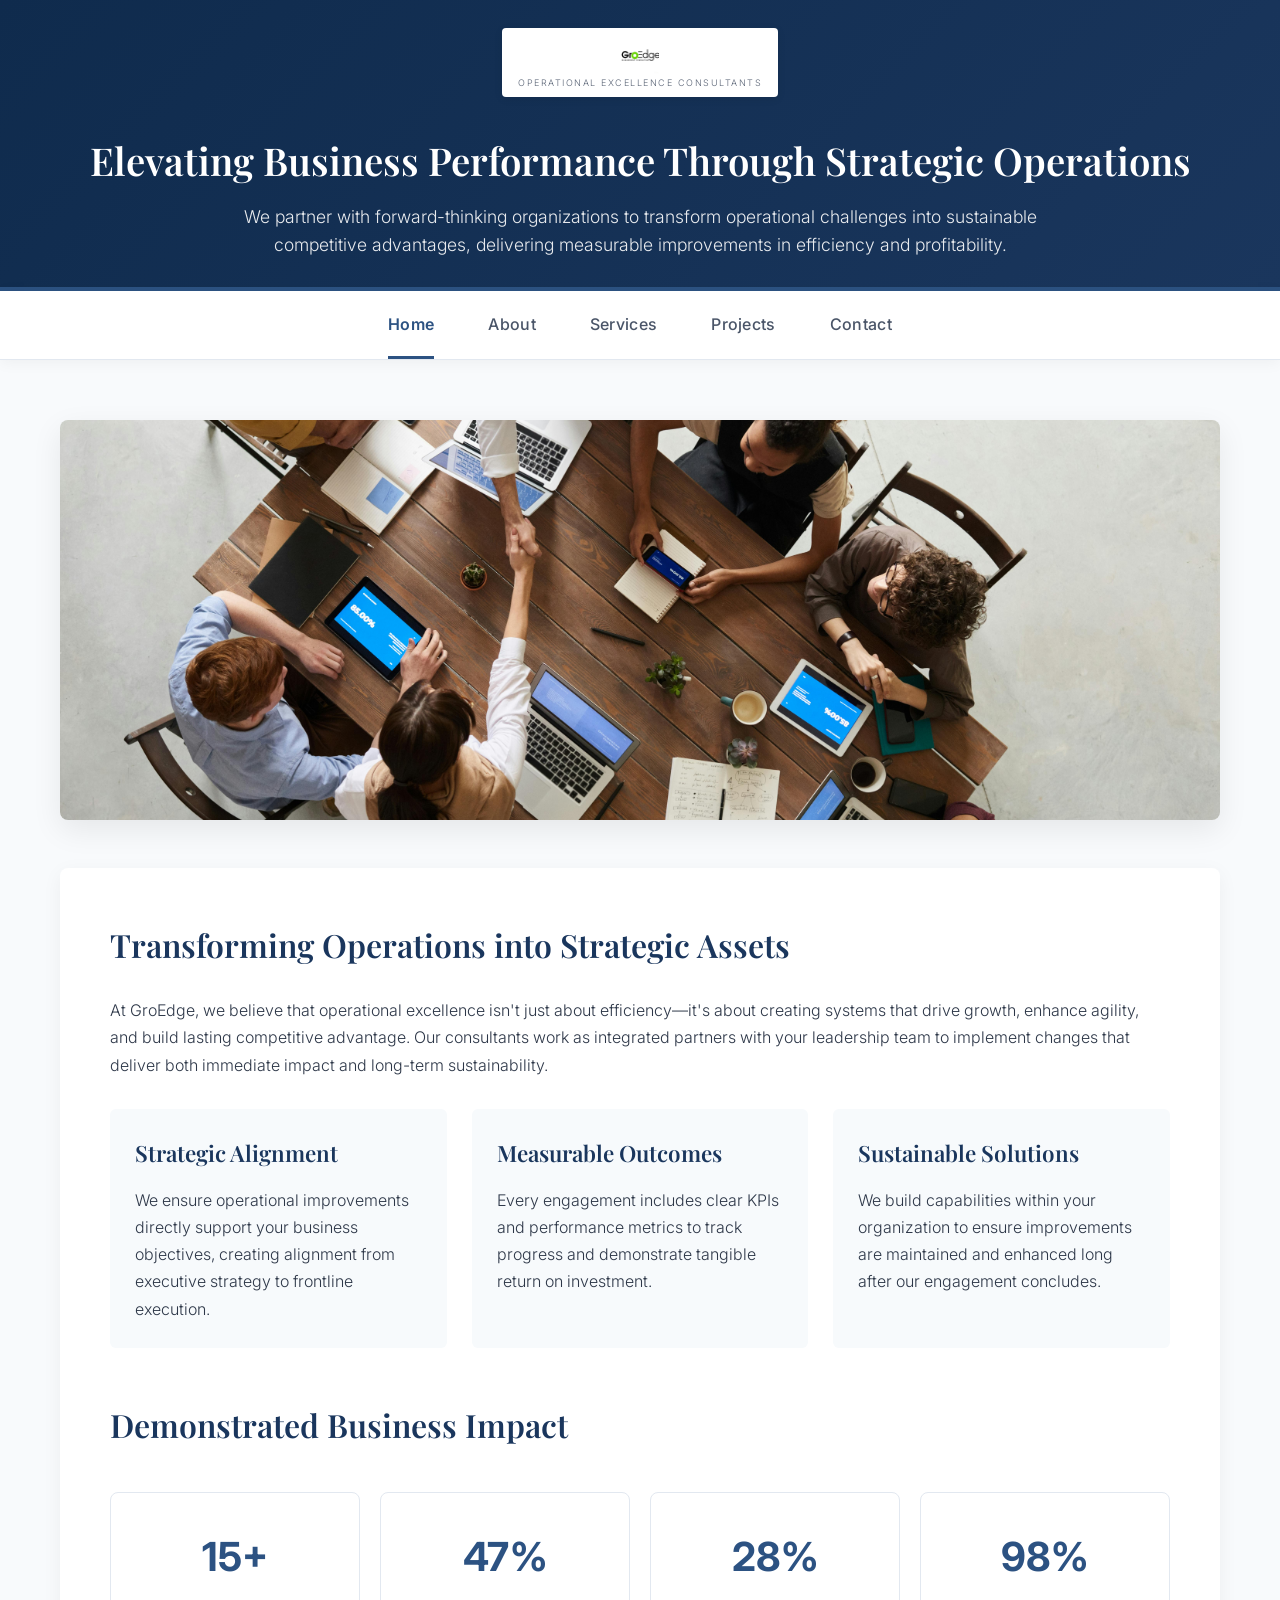
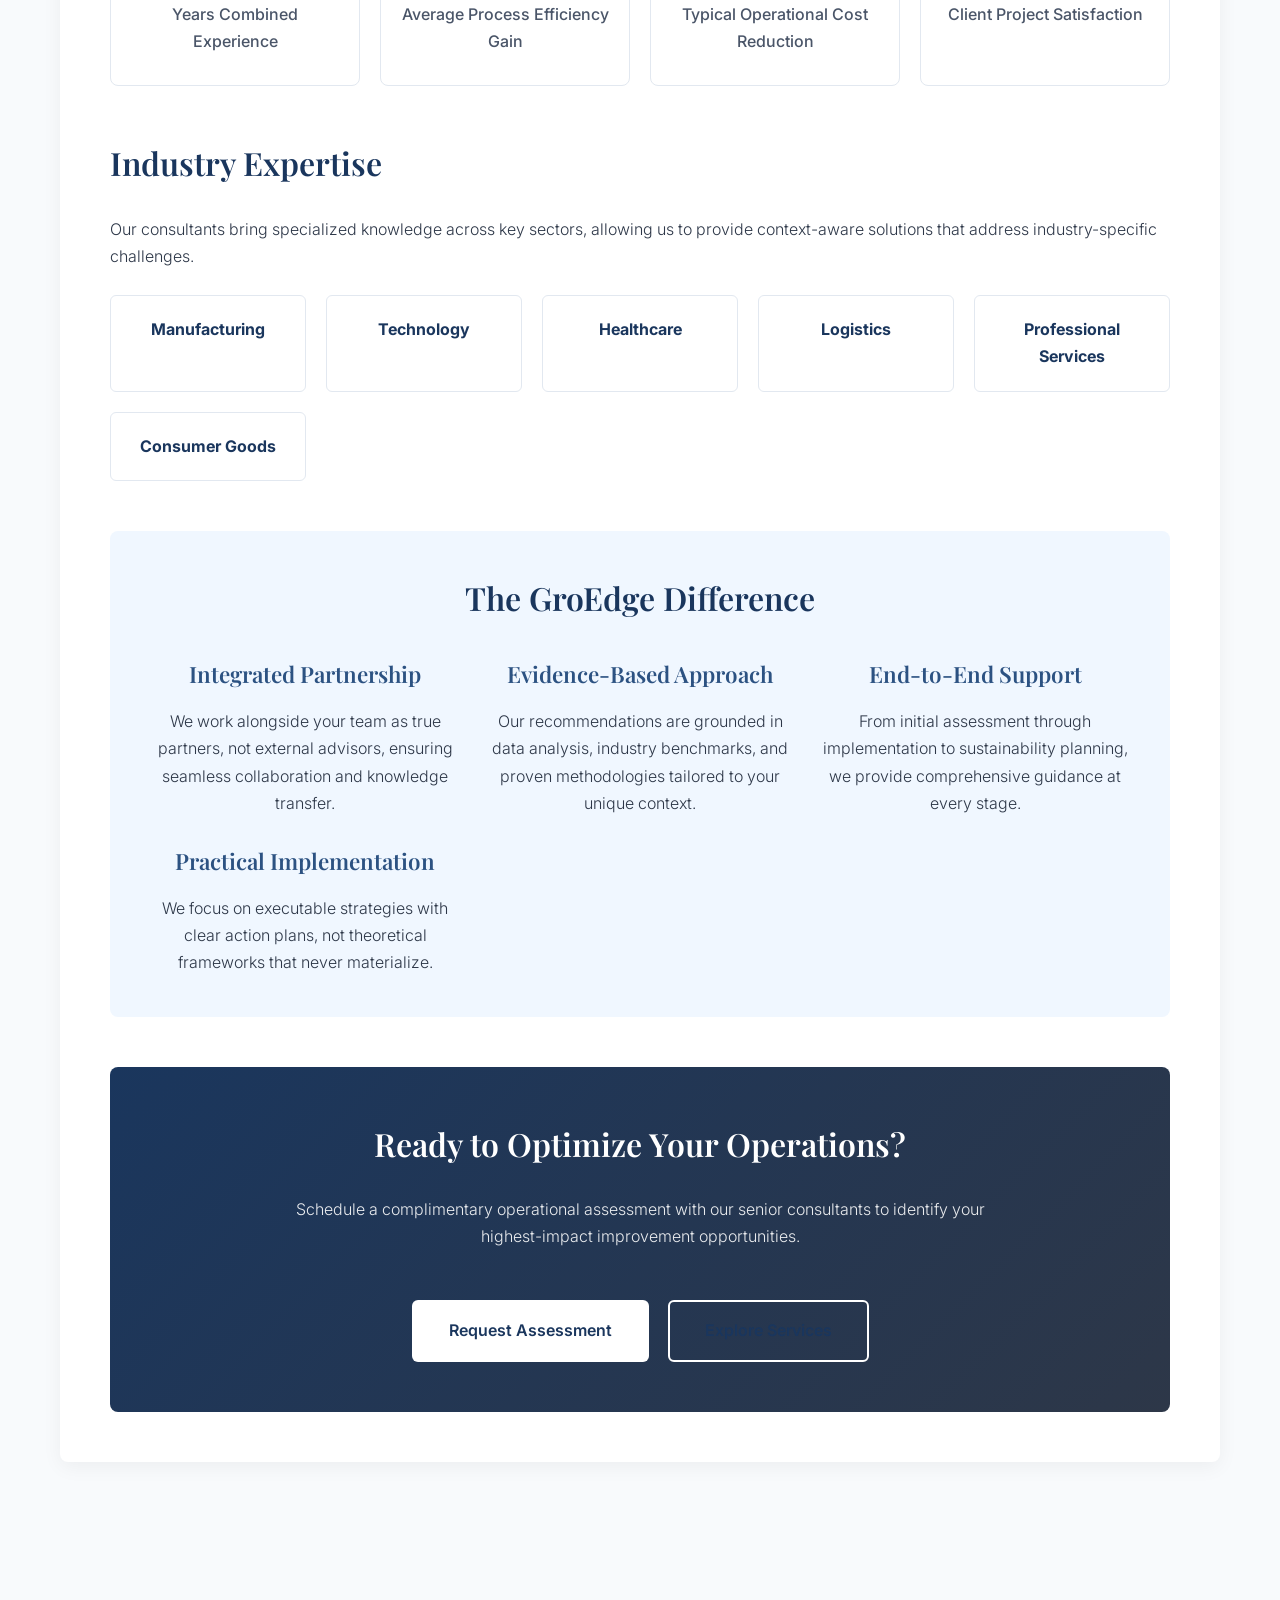
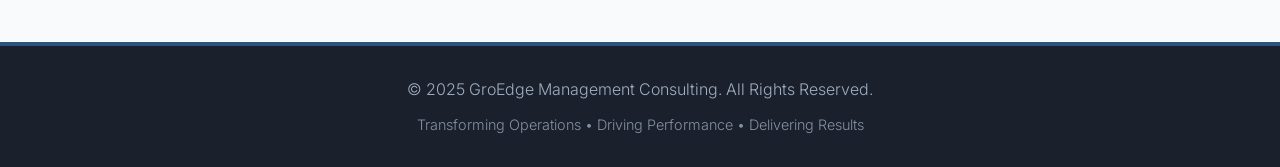
==== public_html/index.html @ ce501cf4 "Add GroEdge website, deploy docs, and GitHub Actions workflow. Consolidate the project under a singl" ====
<!DOCTYPE html>
<html lang="en">
<head>
    <meta charset="UTF-8">
    <meta name="viewport" content="width=device-width, initial-scale=1.0">
    <title>GroEdge | Management Consulting for Operational Excellence</title>
    <link rel="stylesheet" href="style.css">
    <link rel="icon" type="image/x-icon" href="logo.png">
    <meta name="description" content="GroEdge Management Consulting specializes in transforming business operations through strategic process improvement and measurable performance enhancement.">
</head>
<body>
    <header>
        <div class="logo">
            <a href="index.html"><img src="logo.png" alt="GroEdge" class="logo-img"></a>
            <h1>GROEDGE</h1>
            <p class="tagline">OPERATIONAL EXCELLENCE CONSULTANTS</p>
        </div>
        <h1>Elevating Business Performance Through Strategic Operations</h1>
        <p>We partner with forward-thinking organizations to transform operational challenges into sustainable competitive advantages, delivering measurable improvements in efficiency and profitability.</p>
    </header>
    
    <nav>
        <a href="index.html">Home</a>
        <a href="about.html">About</a>
        <a href="services.php">Services</a>
        <a href="projects.php">Projects</a>
        <a href="contact.php">Contact</a>
    </nav>
    
    <div class="container">
        <img src="hero.jpg" alt="Business professionals analyzing operational data together" class="hero-img">
        
        <div class="section-content">
            <!-- Value Proposition -->
            <div style="margin-bottom: 50px;">
                <h2>Transforming Operations into Strategic Assets</h2>
                <p>At GroEdge, we believe that operational excellence isn't just about efficiency—it's about creating systems that drive growth, enhance agility, and build lasting competitive advantage. Our consultants work as integrated partners with your leadership team to implement changes that deliver both immediate impact and long-term sustainability.</p>
                
                <div style="display: grid; grid-template-columns: repeat(auto-fit, minmax(280px, 1fr)); gap: 25px; margin-top: 30px;">
                    <div style="padding: 25px; background: #f7fafc; border-radius: 6px;">
                        <h3 style="color: #1a365d;">Strategic Alignment</h3>
                        <p>We ensure operational improvements directly support your business objectives, creating alignment from executive strategy to frontline execution.</p>
                    </div>
                    <div style="padding: 25px; background: #f7fafc; border-radius: 6px;">
                        <h3 style="color: #1a365d;">Measurable Outcomes</h3>
                        <p>Every engagement includes clear KPIs and performance metrics to track progress and demonstrate tangible return on investment.</p>
                    </div>
                    <div style="padding: 25px; background: #f7fafc; border-radius: 6px;">
                        <h3 style="color: #1a365d;">Sustainable Solutions</h3>
                        <p>We build capabilities within your organization to ensure improvements are maintained and enhanced long after our engagement concludes.</p>
                    </div>
                </div>
            </div>
            
            <!-- Impact Statistics -->
            <div style="margin-bottom: 50px;">
                <h2>Demonstrated Business Impact</h2>
                <div class="stats-container">
                    <div class="stat">
                        <h3>15+</h3>
                        <p>Years Combined Experience</p>
                    </div>
                    <div class="stat">
                        <h3>47%</h3>
                        <p>Average Process Efficiency Gain</p>
                    </div>
                    <div class="stat">
                        <h3>28%</h3>
                        <p>Typical Operational Cost Reduction</p>
                    </div>
                    <div class="stat">
                        <h3>98%</h3>
                        <p>Client Project Satisfaction</p>
                    </div>
                </div>
            </div>
            
            <!-- Industry Focus -->
            <div style="margin-bottom: 50px;">
                <h2>Industry Expertise</h2>
                <p>Our consultants bring specialized knowledge across key sectors, allowing us to provide context-aware solutions that address industry-specific challenges.</p>
                
                <div style="display: grid; grid-template-columns: repeat(auto-fit, minmax(180px, 1fr)); gap: 20px; margin-top: 25px; text-align: center;">
                    <div style="padding: 20px; background: white; border: 1px solid #e2e8f0; border-radius: 6px;">
                        <h4 style="color: #1a365d;">Manufacturing</h4>
                    </div>
                    <div style="padding: 20px; background: white; border: 1px solid #e2e8f0; border-radius: 6px;">
                        <h4 style="color: #1a365d;">Technology</h4>
                    </div>
                    <div style="padding: 20px; background: white; border: 1px solid #e2e8f0; border-radius: 6px;">
                        <h4 style="color: #1a365d;">Healthcare</h4>
                    </div>
                    <div style="padding: 20px; background: white; border: 1px solid #e2e8f0; border-radius: 6px;">
                        <h4 style="color: #1a365d;">Logistics</h4>
                    </div>
                    <div style="padding: 20px; background: white; border: 1px solid #e2e8f0; border-radius: 6px;">
                        <h4 style="color: #1a365d;">Professional Services</h4>
                    </div>
                    <div style="padding: 20px; background: white; border: 1px solid #e2e8f0; border-radius: 6px;">
                        <h4 style="color: #1a365d;">Consumer Goods</h4>
                    </div>
                </div>
            </div>
            
            <!-- Differentiators -->
            <div style="background: #f0f7ff; padding: 40px; border-radius: 8px; margin: 50px 0;">
                <h2 style="text-align: center;">The GroEdge Difference</h2>
                <div style="display: grid; grid-template-columns: repeat(auto-fit, minmax(250px, 1fr)); gap: 25px; margin-top: 30px;">
                    <div style="text-align: center;">
                        <h3 style="color: #2c5282;">Integrated Partnership</h3>
                        <p>We work alongside your team as true partners, not external advisors, ensuring seamless collaboration and knowledge transfer.</p>
                    </div>
                    <div style="text-align: center;">
                        <h3 style="color: #2c5282;">Evidence-Based Approach</h3>
                        <p>Our recommendations are grounded in data analysis, industry benchmarks, and proven methodologies tailored to your unique context.</p>
                    </div>
                    <div style="text-align: center;">
                        <h3 style="color: #2c5282;">End-to-End Support</h3>
                        <p>From initial assessment through implementation to sustainability planning, we provide comprehensive guidance at every stage.</p>
                    </div>
                    <div style="text-align: center;">
                        <h3 style="color: #2c5282;">Practical Implementation</h3>
                        <p>We focus on executable strategies with clear action plans, not theoretical frameworks that never materialize.</p>
                    </div>
                </div>
            </div>
            
            <!-- CTA -->
            <div class="cta-section">
                <h2 style="color: white; text-align: center;">Ready to Optimize Your Operations?</h2>
                <p style="color: rgba(255,255,255,0.9); text-align: center; max-width: 700px; margin: 20px auto 30px;">Schedule a complimentary operational assessment with our senior consultants to identify your highest-impact improvement opportunities.</p>
                <div style="text-align: center;">
                    <a href="contact.php" class="cta-button">Request Assessment</a>
                    <a href="services.php" class="cta-button" style="background: transparent; border: 2px solid white; margin-left: 15px;">Explore Services</a>
                </div>
            </div>
        </div>
    </div>
    
    <footer>
        <div style="max-width: 1200px; margin: 0 auto;">
            <p style="margin-bottom: 10px;">&copy; 2025 GroEdge Management Consulting. All Rights Reserved.</p>
            <p style="font-size: 0.9rem; opacity: 0.8;">Transforming Operations • Driving Performance • Delivering Results</p>
        </div>
    </footer>
    
    <script src="script.js"></script>
</body>
</html>
---- public_html/style.css ----
/* style.css - Original Professional Consulting Theme */
@import url('https://fonts.googleapis.com/css2?family=Inter:wght@300;400;500;600;700&family=Playfair+Display:wght@400;500;600;700&display=swap');

* {
    margin: 0;
    padding: 0;
    box-sizing: border-box;
}

body {
    font-family: 'Inter', sans-serif;
    line-height: 1.7;
    color: #2d3748;
    background-color: #f8fafc;
    font-weight: 300;
}

/* Header - Professional, compact logo per industry standards */
header {
    background: linear-gradient(135deg, #0f2b4d 0%, #1a365d 100%);
    color: #ffffff;
    text-align: center;
    padding: 28px 20px;
    border-bottom: 4px solid #2c5282;
}

/* Logo: compact block, typical header size (~40px area) */
header .logo {
    position: relative;
    background: #ffffff;
    padding: 8px 16px;
    display: inline-block;
    border-radius: 4px;
    margin-bottom: 16px;
    box-shadow: 0 2px 8px rgba(0, 0, 0, 0.08);
    text-align: center;
}

header .logo a {
    display: block;
    line-height: 0;
}

header .logo .logo-img {
    display: block;
    height: 38px;
    width: auto;
    max-width: 160px;
    margin: 0 auto;
    object-fit: contain;
}

/* Hide duplicate wordmark when image is the logo; keeps HTML intact for accessibility */
header .logo h1 {
    position: absolute;
    width: 1px;
    height: 1px;
    padding: 0;
    margin: -1px;
    overflow: hidden;
    clip: rect(0, 0, 0, 0);
    white-space: nowrap;
    border: 0;
}

header .logo .tagline {
    color: #4a5568;
    margin: 4px 0 0 0;
    font-size: 9px;
    letter-spacing: 1.5px;
    text-transform: uppercase;
    line-height: 1.2;
}

/* Dark variant (about, contact, projects) */
header .logo.logo-dark {
    background: #1a365d;
    padding: 8px 16px;
    border-radius: 4px;
}

header .logo.logo-dark .logo-img {
    height: 38px;
    max-width: 160px;
}

header .logo.logo-dark .tagline {
    color: #90cdf4;
    font-size: 9px;
}

header h1 {
    font-family: 'Playfair Display', serif;
    font-size: 2.4rem;
    font-weight: 600;
    margin: 15px 0 10px 0;
    color: #ffffff;
}

header p {
    font-size: 1.1rem;
    opacity: 0.9;
    max-width: 800px;
    margin: 0 auto;
    line-height: 1.6;
}

/* Navigation - Clean Professional */
nav {
    background-color: #ffffff;
    padding: 0;
    text-align: center;
    border-bottom: 1px solid #e2e8f0;
    box-shadow: 0 2px 15px rgba(0, 0, 0, 0.05);
}

nav a {
    color: #4a5568;
    text-decoration: none;
    font-weight: 500;
    margin: 0 25px;
    font-size: 1rem;
    padding: 20px 0;
    display: inline-block;
    position: relative;
    transition: color 0.3s ease;
    letter-spacing: 0.3px;
}

nav a:hover {
    color: #2c5282;
}

nav a.active {
    color: #2c5282;
    font-weight: 600;
}

nav a.active::after {
    content: '';
    position: absolute;
    bottom: 0;
    left: 0;
    width: 100%;
    height: 3px;
    background-color: #2c5282;
}

/* Main Container */
.container {
    max-width: 1200px;
    margin: 0 auto;
    padding: 60px 20px;
}

/* Images */
.hero-img, .page-img {
    width: 100%;
    height: 400px;
    object-fit: cover;
    margin-bottom: 40px;
    border-radius: 8px;
    box-shadow: 0 10px 30px rgba(0, 0, 0, 0.08);
}

/* Content Sections */
.section-content {
    background-color: #ffffff;
    padding: 50px;
    border-radius: 8px;
    box-shadow: 0 5px 20px rgba(0, 0, 0, 0.05);
    margin-bottom: 40px;
}

h2 {
    font-family: 'Playfair Display', serif;
    color: #1a365d;
    margin-bottom: 25px;
    font-size: 2rem;
    font-weight: 600;
}

h3 {
    font-family: 'Playfair Display', serif;
    color: #2d3748;
    margin-bottom: 15px;
    font-size: 1.4rem;
    font-weight: 600;
}

/* Services Section - Original Design */
.service {
    background-color: #ffffff;
    padding: 30px;
    margin-bottom: 25px;
    border-radius: 8px;
    border-left: 4px solid #2c5282;
    border: 1px solid #e2e8f0;
    transition: transform 0.3s ease, box-shadow 0.3s ease;
}

.service:hover {
    transform: translateY(-5px);
    box-shadow: 0 15px 35px rgba(0, 0, 0, 0.1);
}

.service-details {
    display: none;
    margin-top: 20px;
    padding-left: 0;
    list-style-type: none;
}

.service-details li {
    margin-bottom: 10px;
    padding-left: 25px;
    position: relative;
    color: #4a5568;
}

.service-details li:before {
    content: "•";
    color: #2c5282;
    position: absolute;
    left: 0;
    font-weight: bold;
    font-size: 1.2rem;
}

.read-more-btn {
    background: none;
    border: none;
    color: #2c5282;
    cursor: pointer;
    margin-top: 15px;
    font-weight: 500;
    padding: 8px 15px;
    font-size: 0.95rem;
    display: flex;
    align-items: center;
    gap: 8px;
}

.read-more-btn:hover {
    color: #1a365d;
}

/* Services page: scannable layout, jump nav, clear cards */
.services-page {
    max-width: 820px;
    margin: 0 auto;
}

.services-jump {
    background: #f0f7ff;
    padding: 20px 24px;
    border-radius: 8px;
    margin-bottom: 32px;
    border-left: 4px solid #2c5282;
}

.services-jump-title {
    font-size: 1rem;
    color: #1a365d;
    margin: 0 0 12px 0;
    font-weight: 600;
}

.services-jump-list {
    list-style: none;
    padding: 0;
    margin: 0;
    display: grid;
    grid-template-columns: repeat(auto-fill, minmax(200px, 1fr));
    gap: 8px 20px;
}

.services-jump-list a {
    color: #2c5282;
    text-decoration: none;
    font-size: 0.95rem;
}

.services-jump-list a:hover {
    text-decoration: underline;
}

.services-intro {
    margin-bottom: 32px;
}

.services-intro p {
    color: #2d3748;
    line-height: 1.7;
    margin: 0;
}

.services-pillars {
    margin-bottom: 40px;
}

.services-pillars h2 {
    margin-bottom: 20px;
}

.pillars-grid {
    display: grid;
    grid-template-columns: repeat(auto-fit, minmax(140px, 1fr));
    gap: 16px;
}

.pillar-card {
    background: #f7fafc;
    padding: 16px;
    border-radius: 6px;
    text-align: center;
}

.pillar-card h3 {
    color: #2c5282;
    font-size: 1rem;
    margin: 0 0 6px 0;
}

.pillar-card p {
    color: #4a5568;
    font-size: 0.9rem;
    margin: 0;
    line-height: 1.4;
}

.services-list h2 {
    margin-bottom: 24px;
}

.service-card {
    background: #fff;
    border: 1px solid #e2e8f0;
    border-radius: 8px;
    padding: 24px 28px;
    margin-bottom: 24px;
    box-shadow: 0 1px 3px rgba(0, 0, 0, 0.05);
}

.service-card h3 {
    color: #1a365d;
    font-size: 1.25rem;
    margin: 0 0 8px 0;
    font-weight: 600;
}

.service-card-teaser {
    color: #2c5282;
    font-size: 0.95rem;
    font-weight: 500;
    margin: 0 0 12px 0;
}

.service-card-desc {
    color: #2d3748;
    line-height: 1.65;
    margin: 0 0 14px 0;
}

.service-card-bullets {
    margin: 0 0 16px 0;
    padding-left: 22px;
    color: #4a5568;
}

.service-card-bullets li {
    margin-bottom: 6px;
    line-height: 1.5;
}

.service-card-cta {
    display: inline-block;
    color: #2c5282;
    font-weight: 600;
    font-size: 0.9rem;
    text-decoration: none;
}

.service-card-cta:hover {
    text-decoration: underline;
}

.services-methodology {
    background: #f7fafc;
    padding: 32px;
    border-radius: 8px;
    margin: 40px 0;
}

.services-methodology h2 {
    text-align: center;
    margin-bottom: 24px;
}

.methodology-steps {
    display: grid;
    grid-template-columns: repeat(auto-fit, minmax(200px, 1fr));
    gap: 24px;
}

.methodology-step {
    text-align: center;
}

.methodology-num {
    display: inline-block;
    background: #2c5282;
    color: #fff;
    width: 36px;
    height: 36px;
    line-height: 36px;
    border-radius: 50%;
    font-weight: 700;
    margin-bottom: 12px;
}

.methodology-step h3 {
    color: #1a365d;
    font-size: 1.05rem;
    margin: 0 0 8px 0;
}

.methodology-step p {
    color: #4a5568;
    font-size: 0.9rem;
    margin: 0;
    line-height: 1.5;
}

.services-empty {
    color: #718096;
}

/* Stats Section */
.stats-container {
    display: grid;
    grid-template-columns: repeat(auto-fit, minmax(200px, 1fr));
    gap: 20px;
    margin: 40px 0;
    text-align: center;
}

.stat {
    padding: 30px 20px;
    background: #ffffff;
    border: 1px solid #e2e8f0;
    border-radius: 8px;
}

.stat h3 {
    color: #2c5282;
    font-size: 2.5rem;
    margin-bottom: 10px;
    font-family: 'Inter', sans-serif;
    font-weight: 700;
}

.stat p {
    color: #4a5568;
    font-size: 1rem;
    font-weight: 500;
}

/* CTA Section */
.cta-section {
    background: linear-gradient(135deg, #1a365d 0%, #2d3748 100%);
    color: white;
    padding: 50px 40px;
    margin-top: 50px;
    text-align: center;
    border-radius: 8px;
}

.cta-section h2 {
    color: white;
}

.cta-button {
    background: #ffffff;
    color: #1a365d;
    padding: 15px 35px;
    text-decoration: none;
    border-radius: 6px;
    font-weight: 600;
    display: inline-block;
    margin-top: 20px;
    transition: all 0.3s;
    border: 2px solid transparent;
}

.cta-button:hover {
    background: transparent;
    color: white;
    border-color: white;
}

/* Projects list */
.projects-list {
    display: flex;
    flex-direction: column;
    gap: 32px;
}

.project-card {
    background: #fff;
    border: 1px solid #e2e8f0;
    border-radius: 8px;
    padding: 28px 32px;
    box-shadow: 0 2px 10px rgba(0, 0, 0, 0.04);
}

.project-card h3 {
    color: #1a365d;
    font-size: 1.35rem;
    margin: 0 0 8px 0;
    font-weight: 600;
}

.project-meta {
    display: flex;
    gap: 16px;
    margin-bottom: 12px;
    font-size: 0.9rem;
}

.project-industry {
    color: #2c5282;
    font-weight: 600;
}

.project-year {
    color: #718096;
}

.project-client {
    color: #4a5568;
    font-size: 0.95rem;
    margin: 0 0 12px 0;
    font-style: italic;
}

.project-desc {
    margin: 0 0 16px 0;
    color: #2d3748;
    line-height: 1.65;
}

.project-achievements {
    margin: 0;
    padding-left: 22px;
    color: #2d3748;
}

.project-achievements li {
    margin-bottom: 6px;
    line-height: 1.5;
}

/* Forms */
.form-group {
    margin-bottom: 25px;
}

form label {
    display: block;
    margin-bottom: 8px;
    font-weight: 500;
    color: #2d3748;
    font-size: 0.95rem;
}

form input, form textarea, form select {
    width: 100%;
    padding: 12px;
    border: 1px solid #cbd5e0;
    border-radius: 6px;
    font-size: 1rem;
    font-family: 'Inter', sans-serif;
    transition: border-color 0.3s;
}

form input:focus, form textarea:focus, form select:focus {
    outline: none;
    border-color: #2c5282;
}

form button {
    background-color: #2c5282;
    color: white;
    padding: 14px 35px;
    border: none;
    border-radius: 6px;
    font-size: 1rem;
    cursor: pointer;
    transition: background-color 0.3s;
    font-weight: 600;
}

form button:hover {
    background-color: #1a365d;
}

/* Contact page: error messages and info cards */
.error-message {
    color: #c53030;
    font-size: 0.85rem;
    margin-top: 4px;
}

.info-card {
    padding: 25px;
    background: #f7fafc;
    border: 1px solid #e2e8f0;
    border-radius: 8px;
}

.info-card h3 {
    margin-bottom: 15px;
    color: #1a365d;
}

/* About page: team section */
.team-grid {
    display: grid;
    grid-template-columns: repeat(auto-fit, minmax(280px, 1fr));
    gap: 30px;
    margin-top: 30px;
}

.team-member {
    padding: 30px;
    background: #f7fafc;
    border: 1px solid #e2e8f0;
    border-radius: 8px;
}

.team-member h3 {
    color: #1a365d;
}

.submit-btn {
    position: relative;
}

.submit-btn .loading-spinner {
    display: none;
}

/* Footer */
footer {
    background: #1a202c;
    color: #a0aec0;
    text-align: center;
    padding: 30px 20px;
    margin-top: 80px;
    border-top: 4px solid #2c5282;
}

/* Responsive */
@media (max-width: 768px) {
    nav a {
        margin: 0 15px;
        padding: 18px 0;
        font-size: 0.95rem;
    }
    
    header h1 {
        font-size: 2rem;
    }
    
    .container {
        padding: 40px 20px;
    }
    
    .section-content {
        padding: 30px;
    }
    
    .stats-container {
        grid-template-columns: repeat(2, 1fr);
    }
    
    .hero-img, .page-img {
        height: 300px;
    }
}

@media (max-width: 480px) {
    nav a {
        display: block;
        margin: 0;
        padding: 15px;
        border-bottom: 1px solid #e2e8f0;
    }
    
    nav a:last-child {
        border-bottom: none;
    }
    
    .stats-container {
        grid-template-columns: 1fr;
    }
    
    .service, .section-content {
        padding: 25px;
    }
}
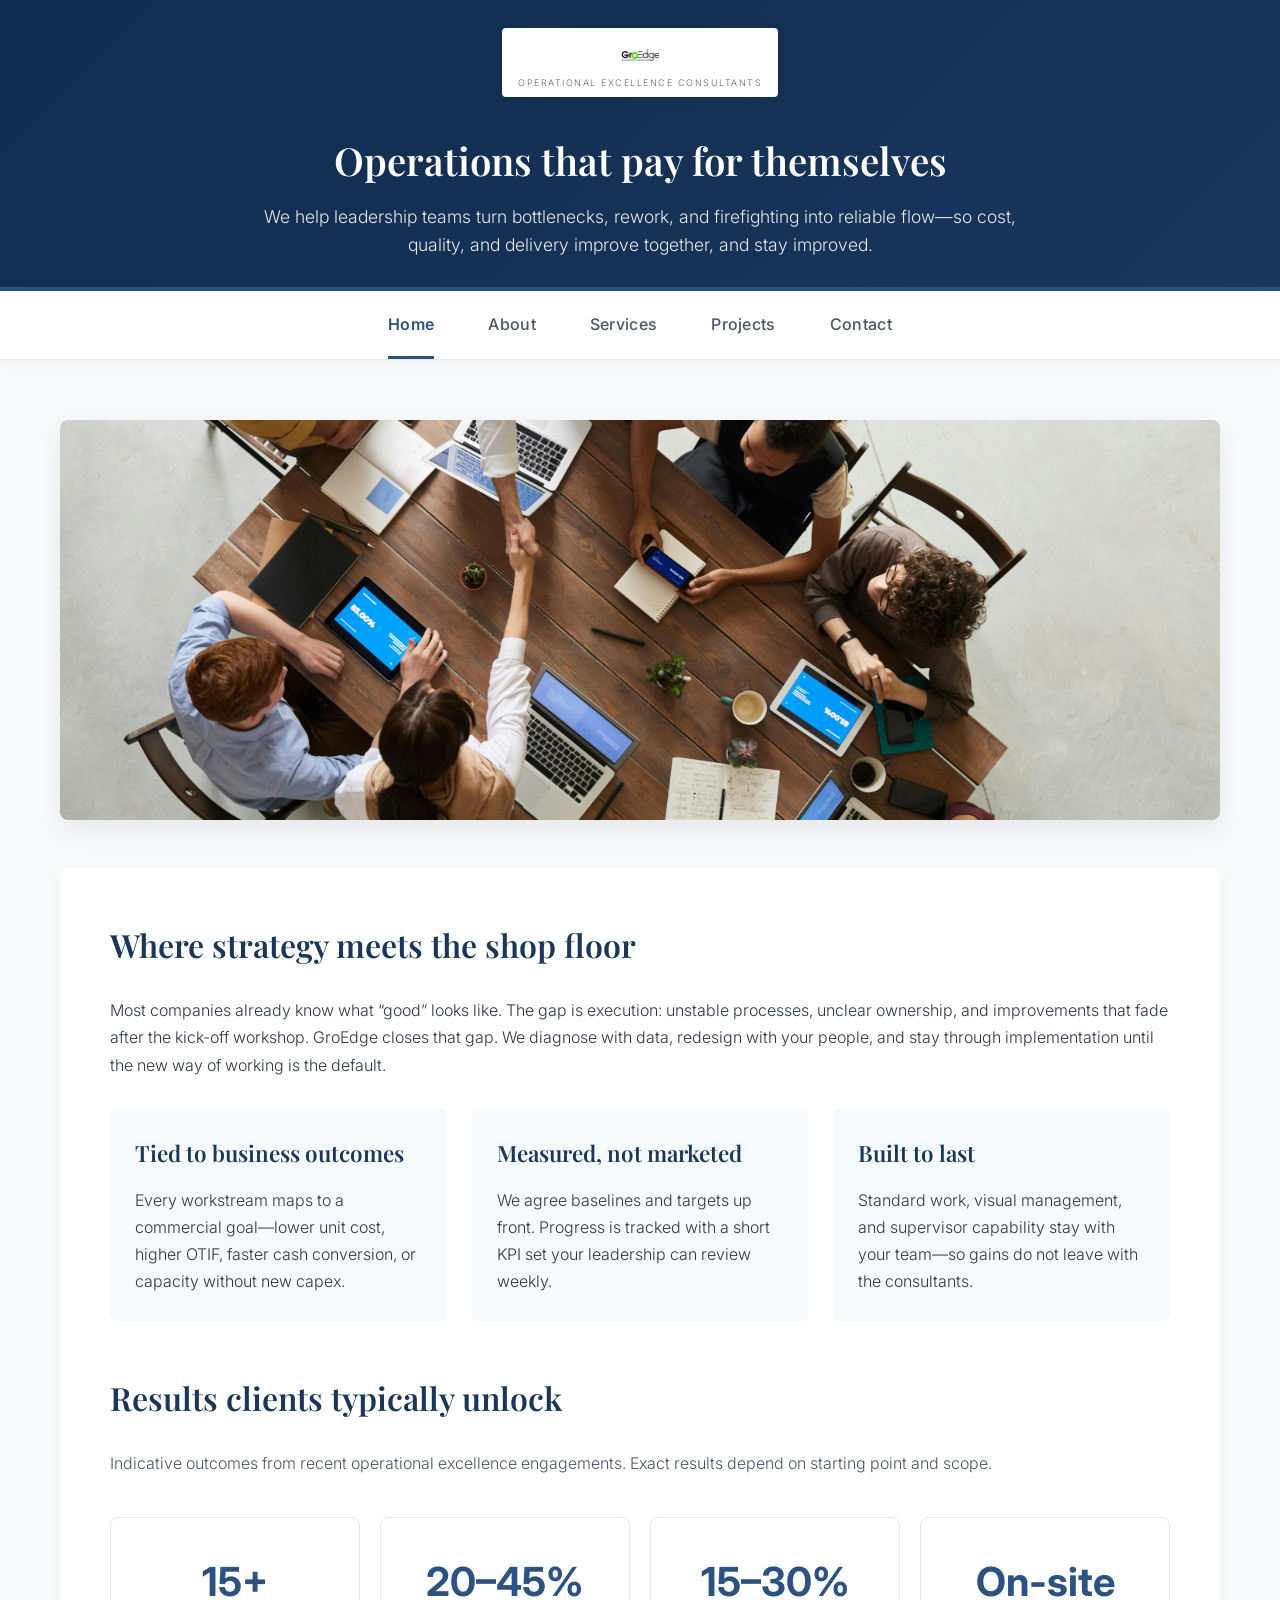
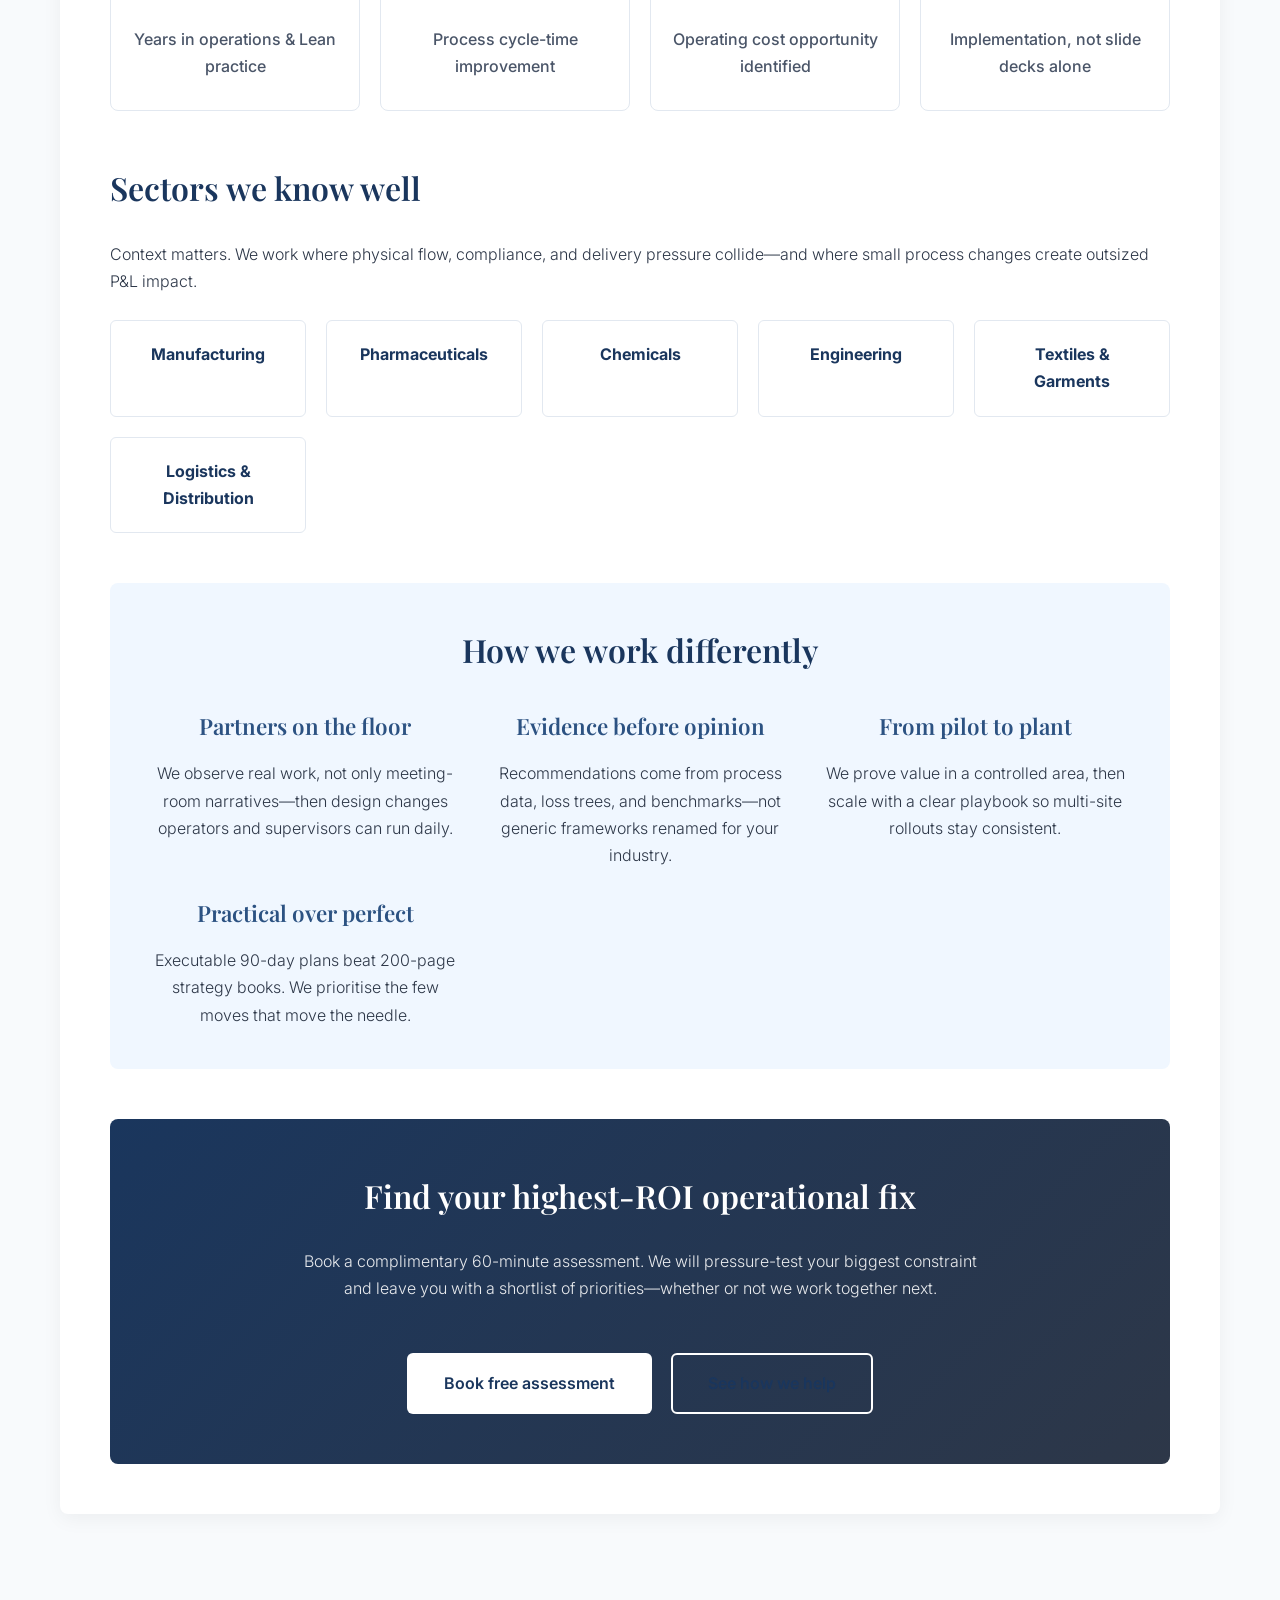
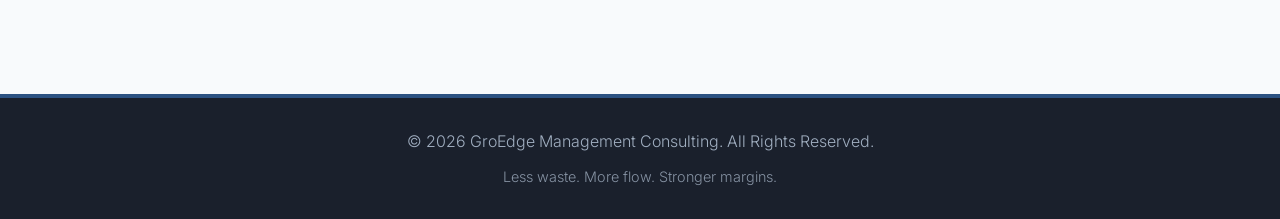
==== commit 6a742c5d: "Sharpen site copy for a credible operational consulting brand. Rewrite homepage, about, services, pr" ====
--- a/public_html/index.html
+++ b/public_html/index.html
@@ -3,10 +3,10 @@
 <head>
     <meta charset="UTF-8">
     <meta name="viewport" content="width=device-width, initial-scale=1.0">
-    <title>GroEdge | Management Consulting for Operational Excellence</title>
+    <title>GroEdge | Operational Excellence Consulting for Manufacturers &amp; Supply Chains</title>
     <link rel="stylesheet" href="style.css">
     <link rel="icon" type="image/x-icon" href="logo.png">
-    <meta name="description" content="GroEdge Management Consulting specializes in transforming business operations through strategic process improvement and measurable performance enhancement.">
+    <meta name="description" content="GroEdge helps manufacturing, pharma, and supply-chain leaders cut waste, raise throughput, and build operations that hold under growth pressure—on the shop floor, not only in the boardroom.">
 </head>
 <body>
     <header>
@@ -15,8 +15,8 @@
             <h1>GROEDGE</h1>
             <p class="tagline">OPERATIONAL EXCELLENCE CONSULTANTS</p>
         </div>
-        <h1>Elevating Business Performance Through Strategic Operations</h1>
-        <p>We partner with forward-thinking organizations to transform operational challenges into sustainable competitive advantages, delivering measurable improvements in efficiency and profitability.</p>
+        <h1>Operations that pay for themselves</h1>
+        <p>We help leadership teams turn bottlenecks, rework, and firefighting into reliable flow—so cost, quality, and delivery improve together, and stay improved.</p>
     </header>
     
     <nav>
@@ -28,110 +28,106 @@
     </nav>
     
     <div class="container">
-        <img src="hero.jpg" alt="Business professionals analyzing operational data together" class="hero-img">
+        <img src="hero.jpg" alt="Leadership team reviewing plant performance and operational priorities" class="hero-img">
         
         <div class="section-content">
-            <!-- Value Proposition -->
             <div style="margin-bottom: 50px;">
-                <h2>Transforming Operations into Strategic Assets</h2>
-                <p>At GroEdge, we believe that operational excellence isn't just about efficiency—it's about creating systems that drive growth, enhance agility, and build lasting competitive advantage. Our consultants work as integrated partners with your leadership team to implement changes that deliver both immediate impact and long-term sustainability.</p>
+                <h2>Where strategy meets the shop floor</h2>
+                <p>Most companies already know what “good” looks like. The gap is execution: unstable processes, unclear ownership, and improvements that fade after the kick-off workshop. GroEdge closes that gap. We diagnose with data, redesign with your people, and stay through implementation until the new way of working is the default.</p>
                 
                 <div style="display: grid; grid-template-columns: repeat(auto-fit, minmax(280px, 1fr)); gap: 25px; margin-top: 30px;">
                     <div style="padding: 25px; background: #f7fafc; border-radius: 6px;">
-                        <h3 style="color: #1a365d;">Strategic Alignment</h3>
-                        <p>We ensure operational improvements directly support your business objectives, creating alignment from executive strategy to frontline execution.</p>
+                        <h3 style="color: #1a365d;">Tied to business outcomes</h3>
+                        <p>Every workstream maps to a commercial goal—lower unit cost, higher OTIF, faster cash conversion, or capacity without new capex.</p>
                     </div>
                     <div style="padding: 25px; background: #f7fafc; border-radius: 6px;">
-                        <h3 style="color: #1a365d;">Measurable Outcomes</h3>
-                        <p>Every engagement includes clear KPIs and performance metrics to track progress and demonstrate tangible return on investment.</p>
+                        <h3 style="color: #1a365d;">Measured, not marketed</h3>
+                        <p>We agree baselines and targets up front. Progress is tracked with a short KPI set your leadership can review weekly.</p>
                     </div>
                     <div style="padding: 25px; background: #f7fafc; border-radius: 6px;">
-                        <h3 style="color: #1a365d;">Sustainable Solutions</h3>
-                        <p>We build capabilities within your organization to ensure improvements are maintained and enhanced long after our engagement concludes.</p>
+                        <h3 style="color: #1a365d;">Built to last</h3>
+                        <p>Standard work, visual management, and supervisor capability stay with your team—so gains do not leave with the consultants.</p>
                     </div>
                 </div>
             </div>
             
-            <!-- Impact Statistics -->
             <div style="margin-bottom: 50px;">
-                <h2>Demonstrated Business Impact</h2>
+                <h2>Results clients typically unlock</h2>
+                <p style="margin-bottom: 20px; color: #4a5568;">Indicative outcomes from recent operational excellence engagements. Exact results depend on starting point and scope.</p>
                 <div class="stats-container">
                     <div class="stat">
                         <h3>15+</h3>
-                        <p>Years Combined Experience</p>
+                        <p>Years in operations &amp; Lean practice</p>
                     </div>
                     <div class="stat">
-                        <h3>47%</h3>
-                        <p>Average Process Efficiency Gain</p>
+                        <h3>20–45%</h3>
+                        <p>Process cycle-time improvement</p>
                     </div>
                     <div class="stat">
-                        <h3>28%</h3>
-                        <p>Typical Operational Cost Reduction</p>
+                        <h3>15–30%</h3>
+                        <p>Operating cost opportunity identified</p>
                     </div>
                     <div class="stat">
-                        <h3>98%</h3>
-                        <p>Client Project Satisfaction</p>
+                        <h3>On-site</h3>
+                        <p>Implementation, not slide decks alone</p>
                     </div>
                 </div>
             </div>
             
-            <!-- Industry Focus -->
             <div style="margin-bottom: 50px;">
-                <h2>Industry Expertise</h2>
-                <p>Our consultants bring specialized knowledge across key sectors, allowing us to provide context-aware solutions that address industry-specific challenges.</p>
+                <h2>Sectors we know well</h2>
+                <p>Context matters. We work where physical flow, compliance, and delivery pressure collide—and where small process changes create outsized P&amp;L impact.</p>
                 
                 <div style="display: grid; grid-template-columns: repeat(auto-fit, minmax(180px, 1fr)); gap: 20px; margin-top: 25px; text-align: center;">
                     <div style="padding: 20px; background: white; border: 1px solid #e2e8f0; border-radius: 6px;">
                         <h4 style="color: #1a365d;">Manufacturing</h4>
                     </div>
                     <div style="padding: 20px; background: white; border: 1px solid #e2e8f0; border-radius: 6px;">
-                        <h4 style="color: #1a365d;">Technology</h4>
+                        <h4 style="color: #1a365d;">Pharmaceuticals</h4>
                     </div>
                     <div style="padding: 20px; background: white; border: 1px solid #e2e8f0; border-radius: 6px;">
-                        <h4 style="color: #1a365d;">Healthcare</h4>
+                        <h4 style="color: #1a365d;">Chemicals</h4>
                     </div>
                     <div style="padding: 20px; background: white; border: 1px solid #e2e8f0; border-radius: 6px;">
-                        <h4 style="color: #1a365d;">Logistics</h4>
+                        <h4 style="color: #1a365d;">Engineering</h4>
                     </div>
                     <div style="padding: 20px; background: white; border: 1px solid #e2e8f0; border-radius: 6px;">
-                        <h4 style="color: #1a365d;">Professional Services</h4>
+                        <h4 style="color: #1a365d;">Textiles &amp; Garments</h4>
                     </div>
                     <div style="padding: 20px; background: white; border: 1px solid #e2e8f0; border-radius: 6px;">
-                        <h4 style="color: #1a365d;">Consumer Goods</h4>
+                        <h4 style="color: #1a365d;">Logistics &amp; Distribution</h4>
                     </div>
                 </div>
             </div>
             
-            <!-- Differentiators -->
             <div style="background: #f0f7ff; padding: 40px; border-radius: 8px; margin: 50px 0;">
-                <h2 style="text-align: center;">The GroEdge Difference</h2>
+                <h2 style="text-align: center;">How we work differently</h2>
                 <div style="display: grid; grid-template-columns: repeat(auto-fit, minmax(250px, 1fr)); gap: 25px; margin-top: 30px;">
                     <div style="text-align: center;">
-                        <h3 style="color: #2c5282;">Integrated Partnership</h3>
-                        <p>We work alongside your team as true partners, not external advisors, ensuring seamless collaboration and knowledge transfer.</p>
+                        <h3 style="color: #2c5282;">Partners on the floor</h3>
+                        <p>We observe real work, not only meeting-room narratives—then design changes operators and supervisors can run daily.</p>
                     </div>
                     <div style="text-align: center;">
-                        <h3 style="color: #2c5282;">Evidence-Based Approach</h3>
-                        <p>Our recommendations are grounded in data analysis, industry benchmarks, and proven methodologies tailored to your unique context.</p>
+                        <h3 style="color: #2c5282;">Evidence before opinion</h3>
+                        <p>Recommendations come from process data, loss trees, and benchmarks—not generic frameworks renamed for your industry.</p>
                     </div>
                     <div style="text-align: center;">
-                        <h3 style="color: #2c5282;">End-to-End Support</h3>
-                        <p>From initial assessment through implementation to sustainability planning, we provide comprehensive guidance at every stage.</p>
+                        <h3 style="color: #2c5282;">From pilot to plant</h3>
+                        <p>We prove value in a controlled area, then scale with a clear playbook so multi-site rollouts stay consistent.</p>
                     </div>
                     <div style="text-align: center;">
-                        <h3 style="color: #2c5282;">Practical Implementation</h3>
-                        <p>We focus on executable strategies with clear action plans, not theoretical frameworks that never materialize.</p>
+                        <h3 style="color: #2c5282;">Practical over perfect</h3>
+                        <p>Executable 90-day plans beat 200-page strategy books. We prioritise the few moves that move the needle.</p>
                     </div>
                 </div>
             </div>
             
-            <!-- CTA -->
             <div class="cta-section">
-                <h2 style="color: white; text-align: center;">Ready to Optimize Your Operations?</h2>
-                <p style="color: rgba(255,255,255,0.9); text-align: center; max-width: 700px; margin: 20px auto 30px;">Schedule a complimentary operational assessment with our senior consultants to identify your highest-impact improvement opportunities.</p>
+                <h2 style="color: white; text-align: center;">Find your highest-ROI operational fix</h2>
+                <p style="color: rgba(255,255,255,0.9); text-align: center; max-width: 700px; margin: 20px auto 30px;">Book a complimentary 60-minute assessment. We will pressure-test your biggest constraint and leave you with a shortlist of priorities—whether or not we work together next.</p>
                 <div style="text-align: center;">
-                    <a href="contact.php" class="cta-button">Request Assessment</a>
-                    <a href="services.php" class="cta-button" style="background: transparent; border: 2px solid white; margin-left: 15px;">Explore Services</a>
+                    <a href="contact.php" class="cta-button">Book free assessment</a>
+                    <a href="services.php" class="cta-button" style="background: transparent; border: 2px solid white; margin-left: 15px;">See how we help</a>
                 </div>
             </div>
         </div>
@@ -139,11 +135,11 @@
     
     <footer>
         <div style="max-width: 1200px; margin: 0 auto;">
-            <p style="margin-bottom: 10px;">&copy; 2025 GroEdge Management Consulting. All Rights Reserved.</p>
-            <p style="font-size: 0.9rem; opacity: 0.8;">Transforming Operations • Driving Performance • Delivering Results</p>
+            <p style="margin-bottom: 10px;">&copy; 2026 GroEdge Management Consulting. All Rights Reserved.</p>
+            <p style="font-size: 0.9rem; opacity: 0.8;">Less waste. More flow. Stronger margins.</p>
         </div>
     </footer>
     
     <script src="script.js"></script>
 </body>
-</html>+</html>
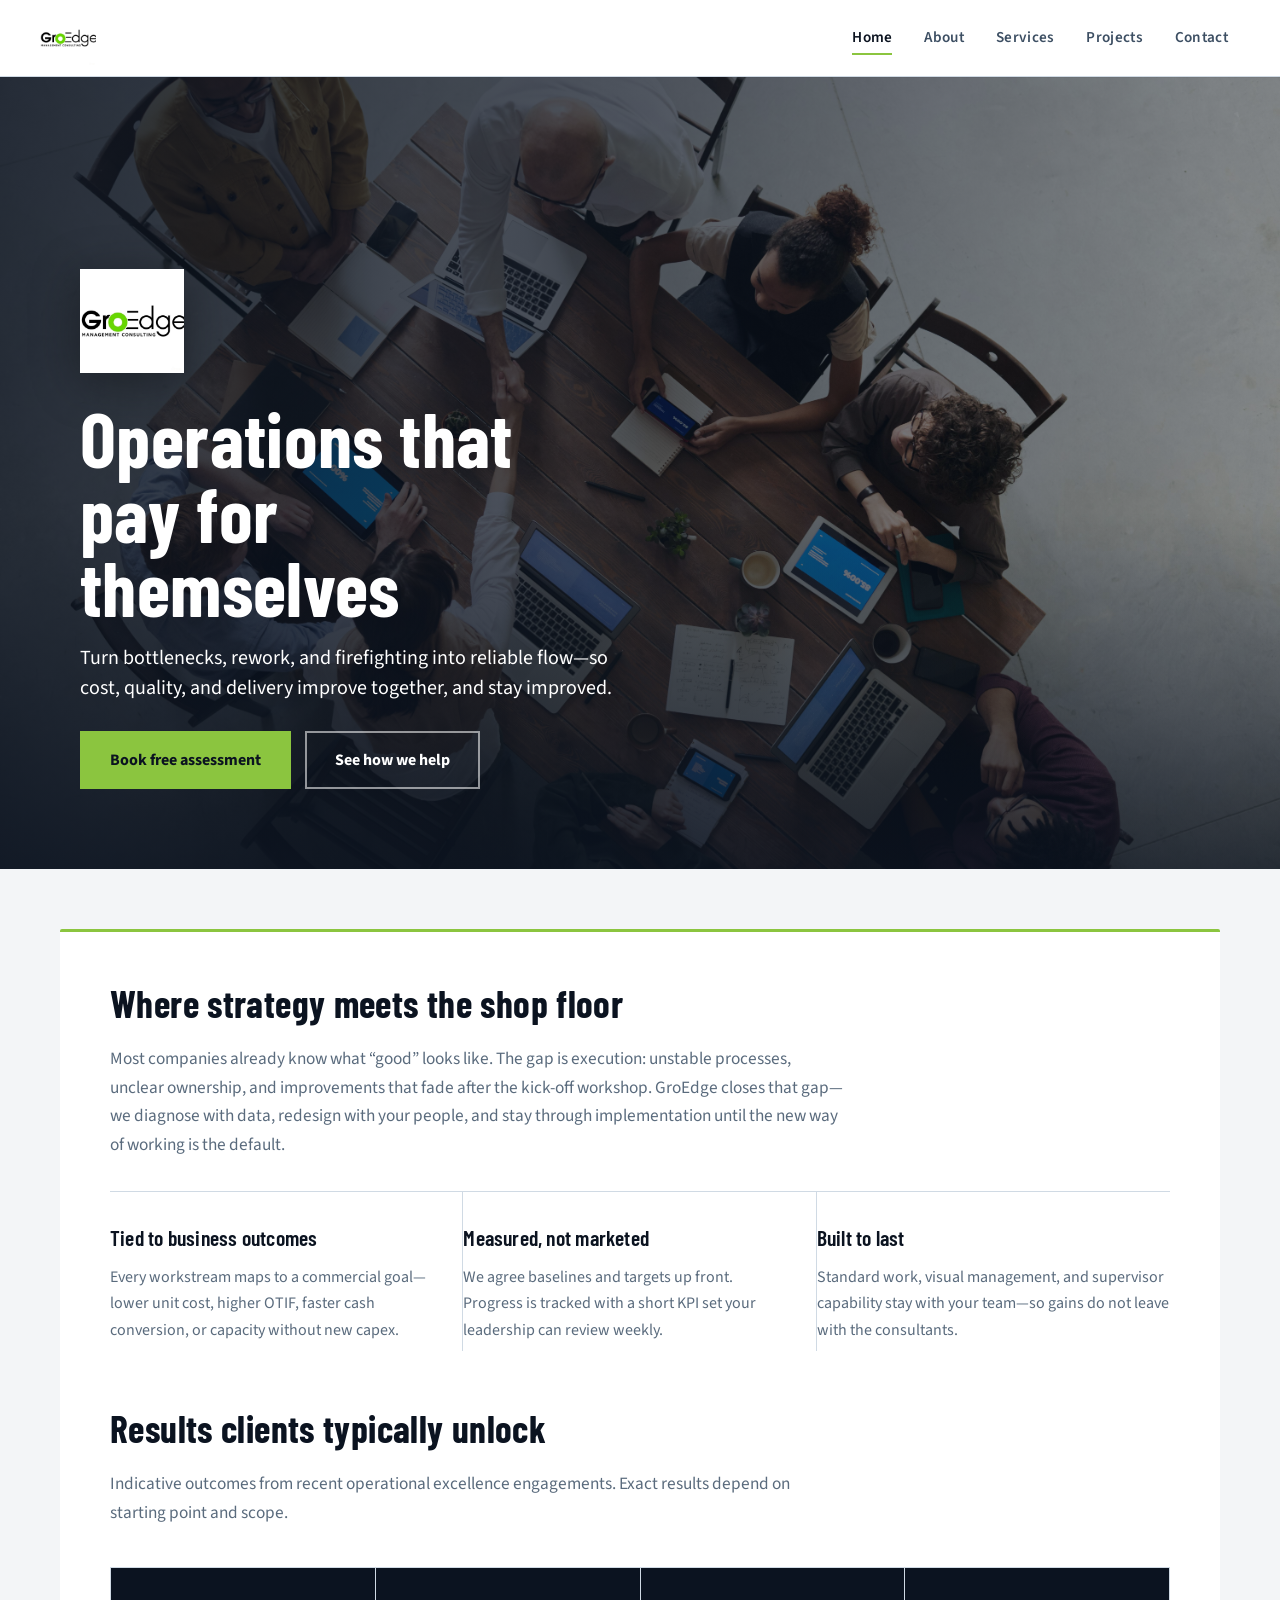
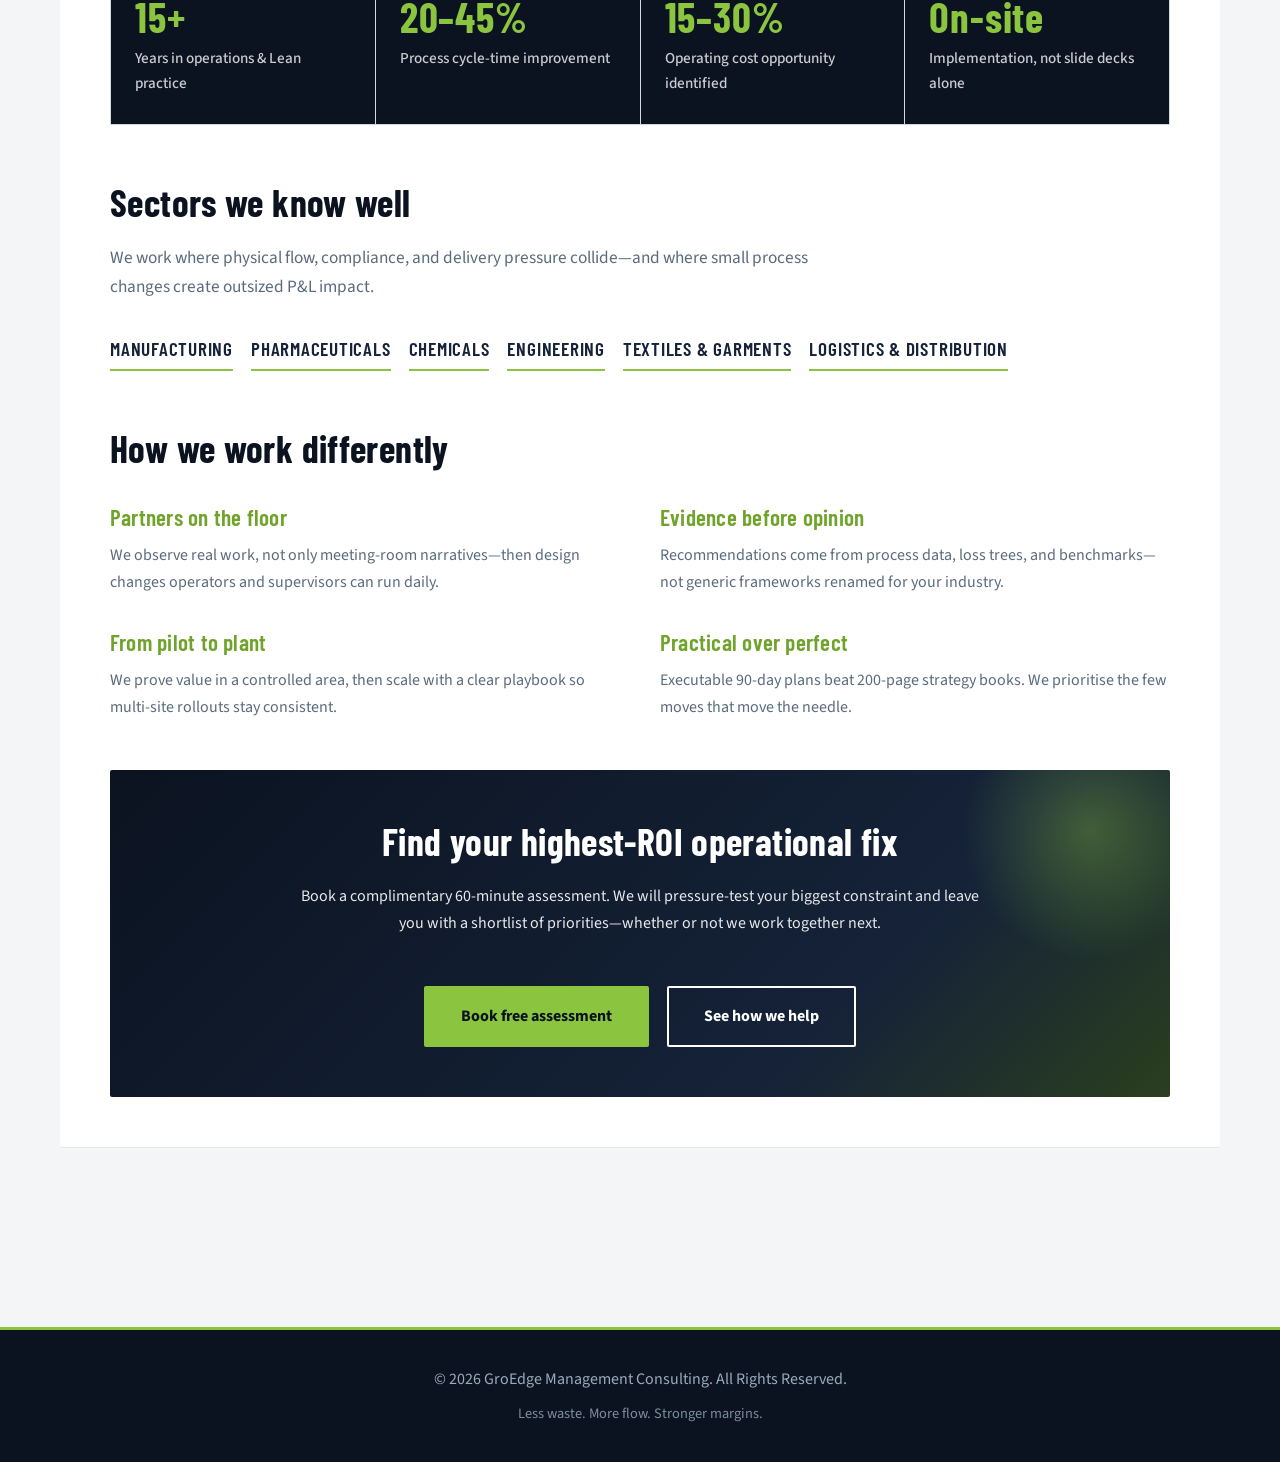
==== commit bafc51f6: "Refresh site branding with a consistent logo and bolder home hero. Co-authored-by: Cursor <cursorage" ====
--- a/public_html/index.html
+++ b/public_html/index.html
@@ -9,51 +9,57 @@
     <meta name="description" content="GroEdge helps manufacturing, pharma, and supply-chain leaders cut waste, raise throughput, and build operations that hold under growth pressure—on the shop floor, not only in the boardroom.">
 </head>
 <body>
-    <header>
-        <div class="logo">
-            <a href="index.html"><img src="logo.png" alt="GroEdge" class="logo-img"></a>
-            <h1>GROEDGE</h1>
-            <p class="tagline">OPERATIONAL EXCELLENCE CONSULTANTS</p>
+    <div class="site-top">
+        <a href="index.html" class="brand">
+            <img src="logo.png" alt="GroEdge" class="logo-img">
+        </a>
+        <nav>
+            <a href="index.html">Home</a>
+            <a href="about.html">About</a>
+            <a href="services.php">Services</a>
+            <a href="projects.php">Projects</a>
+            <a href="contact.php">Contact</a>
+        </nav>
+    </div>
+
+    <section class="hero" aria-label="GroEdge introduction">
+        <div class="hero-media" style="background-image: url('hero.jpg');" role="img" aria-label="Leadership team reviewing plant performance"></div>
+        <div class="hero-content">
+            <img src="logo.png" alt="GroEdge" class="hero-logo">
+            <h1>Operations that pay for themselves</h1>
+            <p class="hero-lead">Turn bottlenecks, rework, and firefighting into reliable flow—so cost, quality, and delivery improve together, and stay improved.</p>
+            <div class="hero-cta">
+                <a href="contact.php" class="btn btn-accent">Book free assessment</a>
+                <a href="services.php" class="btn btn-ghost">See how we help</a>
+            </div>
         </div>
-        <h1>Operations that pay for themselves</h1>
-        <p>We help leadership teams turn bottlenecks, rework, and firefighting into reliable flow—so cost, quality, and delivery improve together, and stay improved.</p>
-    </header>
-    
-    <nav>
-        <a href="index.html">Home</a>
-        <a href="about.html">About</a>
-        <a href="services.php">Services</a>
-        <a href="projects.php">Projects</a>
-        <a href="contact.php">Contact</a>
-    </nav>
-    
+    </section>
+
     <div class="container">
-        <img src="hero.jpg" alt="Leadership team reviewing plant performance and operational priorities" class="hero-img">
-        
         <div class="section-content">
-            <div style="margin-bottom: 50px;">
+            <div class="home-band reveal">
                 <h2>Where strategy meets the shop floor</h2>
-                <p>Most companies already know what “good” looks like. The gap is execution: unstable processes, unclear ownership, and improvements that fade after the kick-off workshop. GroEdge closes that gap. We diagnose with data, redesign with your people, and stay through implementation until the new way of working is the default.</p>
-                
-                <div style="display: grid; grid-template-columns: repeat(auto-fit, minmax(280px, 1fr)); gap: 25px; margin-top: 30px;">
-                    <div style="padding: 25px; background: #f7fafc; border-radius: 6px;">
-                        <h3 style="color: #1a365d;">Tied to business outcomes</h3>
+                <p>Most companies already know what “good” looks like. The gap is execution: unstable processes, unclear ownership, and improvements that fade after the kick-off workshop. GroEdge closes that gap—we diagnose with data, redesign with your people, and stay through implementation until the new way of working is the default.</p>
+
+                <div class="outcome-row">
+                    <div class="outcome-item">
+                        <h3>Tied to business outcomes</h3>
                         <p>Every workstream maps to a commercial goal—lower unit cost, higher OTIF, faster cash conversion, or capacity without new capex.</p>
                     </div>
-                    <div style="padding: 25px; background: #f7fafc; border-radius: 6px;">
-                        <h3 style="color: #1a365d;">Measured, not marketed</h3>
+                    <div class="outcome-item">
+                        <h3>Measured, not marketed</h3>
                         <p>We agree baselines and targets up front. Progress is tracked with a short KPI set your leadership can review weekly.</p>
                     </div>
-                    <div style="padding: 25px; background: #f7fafc; border-radius: 6px;">
-                        <h3 style="color: #1a365d;">Built to last</h3>
+                    <div class="outcome-item">
+                        <h3>Built to last</h3>
                         <p>Standard work, visual management, and supervisor capability stay with your team—so gains do not leave with the consultants.</p>
                     </div>
                 </div>
             </div>
-            
-            <div style="margin-bottom: 50px;">
+
+            <div class="home-band reveal">
                 <h2>Results clients typically unlock</h2>
-                <p style="margin-bottom: 20px; color: #4a5568;">Indicative outcomes from recent operational excellence engagements. Exact results depend on starting point and scope.</p>
+                <p style="margin-bottom: 8px;">Indicative outcomes from recent operational excellence engagements. Exact results depend on starting point and scope.</p>
                 <div class="stats-container">
                     <div class="stat">
                         <h3>15+</h3>
@@ -73,73 +79,60 @@
                     </div>
                 </div>
             </div>
-            
-            <div style="margin-bottom: 50px;">
+
+            <div class="home-band reveal">
                 <h2>Sectors we know well</h2>
-                <p>Context matters. We work where physical flow, compliance, and delivery pressure collide—and where small process changes create outsized P&amp;L impact.</p>
-                
-                <div style="display: grid; grid-template-columns: repeat(auto-fit, minmax(180px, 1fr)); gap: 20px; margin-top: 25px; text-align: center;">
-                    <div style="padding: 20px; background: white; border: 1px solid #e2e8f0; border-radius: 6px;">
-                        <h4 style="color: #1a365d;">Manufacturing</h4>
-                    </div>
-                    <div style="padding: 20px; background: white; border: 1px solid #e2e8f0; border-radius: 6px;">
-                        <h4 style="color: #1a365d;">Pharmaceuticals</h4>
-                    </div>
-                    <div style="padding: 20px; background: white; border: 1px solid #e2e8f0; border-radius: 6px;">
-                        <h4 style="color: #1a365d;">Chemicals</h4>
-                    </div>
-                    <div style="padding: 20px; background: white; border: 1px solid #e2e8f0; border-radius: 6px;">
-                        <h4 style="color: #1a365d;">Engineering</h4>
-                    </div>
-                    <div style="padding: 20px; background: white; border: 1px solid #e2e8f0; border-radius: 6px;">
-                        <h4 style="color: #1a365d;">Textiles &amp; Garments</h4>
-                    </div>
-                    <div style="padding: 20px; background: white; border: 1px solid #e2e8f0; border-radius: 6px;">
-                        <h4 style="color: #1a365d;">Logistics &amp; Distribution</h4>
-                    </div>
+                <p>We work where physical flow, compliance, and delivery pressure collide—and where small process changes create outsized P&amp;L impact.</p>
+                <div class="sector-strip">
+                    <span>Manufacturing</span>
+                    <span>Pharmaceuticals</span>
+                    <span>Chemicals</span>
+                    <span>Engineering</span>
+                    <span>Textiles &amp; Garments</span>
+                    <span>Logistics &amp; Distribution</span>
                 </div>
             </div>
-            
-            <div style="background: #f0f7ff; padding: 40px; border-radius: 8px; margin: 50px 0;">
-                <h2 style="text-align: center;">How we work differently</h2>
-                <div style="display: grid; grid-template-columns: repeat(auto-fit, minmax(250px, 1fr)); gap: 25px; margin-top: 30px;">
-                    <div style="text-align: center;">
-                        <h3 style="color: #2c5282;">Partners on the floor</h3>
+
+            <div class="home-band reveal" style="margin-bottom: 0;">
+                <h2>How we work differently</h2>
+                <div class="difference-list">
+                    <div>
+                        <h3>Partners on the floor</h3>
                         <p>We observe real work, not only meeting-room narratives—then design changes operators and supervisors can run daily.</p>
                     </div>
-                    <div style="text-align: center;">
-                        <h3 style="color: #2c5282;">Evidence before opinion</h3>
+                    <div>
+                        <h3>Evidence before opinion</h3>
                         <p>Recommendations come from process data, loss trees, and benchmarks—not generic frameworks renamed for your industry.</p>
                     </div>
-                    <div style="text-align: center;">
-                        <h3 style="color: #2c5282;">From pilot to plant</h3>
+                    <div>
+                        <h3>From pilot to plant</h3>
                         <p>We prove value in a controlled area, then scale with a clear playbook so multi-site rollouts stay consistent.</p>
                     </div>
-                    <div style="text-align: center;">
-                        <h3 style="color: #2c5282;">Practical over perfect</h3>
+                    <div>
+                        <h3>Practical over perfect</h3>
                         <p>Executable 90-day plans beat 200-page strategy books. We prioritise the few moves that move the needle.</p>
                     </div>
                 </div>
             </div>
-            
-            <div class="cta-section">
+
+            <div class="cta-section reveal">
                 <h2 style="color: white; text-align: center;">Find your highest-ROI operational fix</h2>
                 <p style="color: rgba(255,255,255,0.9); text-align: center; max-width: 700px; margin: 20px auto 30px;">Book a complimentary 60-minute assessment. We will pressure-test your biggest constraint and leave you with a shortlist of priorities—whether or not we work together next.</p>
                 <div style="text-align: center;">
                     <a href="contact.php" class="cta-button">Book free assessment</a>
-                    <a href="services.php" class="cta-button" style="background: transparent; border: 2px solid white; margin-left: 15px;">See how we help</a>
+                    <a href="services.php" class="cta-button" style="background: transparent; border: 2px solid white; margin-left: 15px; color: white;">See how we help</a>
                 </div>
             </div>
         </div>
     </div>
-    
+
     <footer>
         <div style="max-width: 1200px; margin: 0 auto;">
             <p style="margin-bottom: 10px;">&copy; 2026 GroEdge Management Consulting. All Rights Reserved.</p>
             <p style="font-size: 0.9rem; opacity: 0.8;">Less waste. More flow. Stronger margins.</p>
         </div>
     </footer>
-    
+
     <script src="script.js"></script>
 </body>
 </html>
--- a/public_html/style.css
+++ b/public_html/style.css
@@ -1,5 +1,21 @@
-/* style.css - Original Professional Consulting Theme */
-@import url('https://fonts.googleapis.com/css2?family=Inter:wght@300;400;500;600;700&family=Playfair+Display:wght@400;500;600;700&display=swap');
+/* GroEdge — industrial ops brand */
+@import url('https://fonts.googleapis.com/css2?family=Barlow+Condensed:wght@500;600;700&family=Source+Sans+3:wght@400;500;600;700&display=swap');
+
+:root {
+    --ink: #0b1320;
+    --ink-mid: #152238;
+    --steel: #3d4f63;
+    --mist: #e8eef3;
+    --paper: #f3f5f7;
+    --white: #ffffff;
+    --accent: #8bc53f;
+    --accent-deep: #6fa32a;
+    --line: #d0dae4;
+    --muted: #5a6b7d;
+    --logo-h: 56px;
+    --topbar-h: 76px;
+    --ease: cubic-bezier(0.22, 1, 0.36, 1);
+}
 
 * {
     margin: 0;
@@ -7,201 +23,456 @@
     box-sizing: border-box;
 }
 
+html {
+    scroll-behavior: smooth;
+}
+
 body {
-    font-family: 'Inter', sans-serif;
-    line-height: 1.7;
-    color: #2d3748;
-    background-color: #f8fafc;
-    font-weight: 300;
-}
-
-/* Header - Professional, compact logo per industry standards */
-header {
-    background: linear-gradient(135deg, #0f2b4d 0%, #1a365d 100%);
-    color: #ffffff;
-    text-align: center;
-    padding: 28px 20px;
-    border-bottom: 4px solid #2c5282;
-}
-
-/* Logo: compact block, typical header size (~40px area) */
-header .logo {
+    font-family: 'Source Sans 3', sans-serif;
+    line-height: 1.65;
+    color: #243447;
+    background-color: var(--paper);
+    font-weight: 400;
+}
+
+img {
+    max-width: 100%;
+    height: auto;
+}
+
+/* —— Site chrome: same logo size on every page —— */
+.site-top {
+    position: sticky;
+    top: 0;
+    z-index: 100;
+    display: flex;
+    align-items: center;
+    justify-content: space-between;
+    gap: 24px;
+    min-height: var(--topbar-h);
+    padding: 10px clamp(16px, 4vw, 40px);
+    background: var(--white);
+    border-bottom: 1px solid var(--line);
+    box-shadow: 0 1px 0 rgba(11, 19, 32, 0.04);
+}
+
+.brand {
+    display: flex;
+    align-items: center;
+    flex-shrink: 0;
+    text-decoration: none;
+    line-height: 0;
+}
+
+.brand .logo-img,
+.logo-img {
+    display: block;
+    height: var(--logo-h);
+    width: auto;
+    max-width: 240px;
+    object-fit: contain;
+}
+
+nav {
+    display: flex;
+    flex-wrap: wrap;
+    align-items: center;
+    justify-content: flex-end;
+    gap: 4px 8px;
+    background: transparent;
+    padding: 0;
+    text-align: right;
+    border: none;
+    box-shadow: none;
+}
+
+nav a {
+    color: var(--steel);
+    text-decoration: none;
+    font-weight: 600;
+    font-size: 0.95rem;
+    padding: 8px 12px;
+    letter-spacing: 0.02em;
     position: relative;
-    background: #ffffff;
-    padding: 8px 16px;
-    display: inline-block;
-    border-radius: 4px;
-    margin-bottom: 16px;
-    box-shadow: 0 2px 8px rgba(0, 0, 0, 0.08);
-    text-align: center;
-}
-
-header .logo a {
-    display: block;
-    line-height: 0;
-}
-
-header .logo .logo-img {
-    display: block;
-    height: 38px;
-    width: auto;
-    max-width: 160px;
-    margin: 0 auto;
-    object-fit: contain;
-}
-
-/* Hide duplicate wordmark when image is the logo; keeps HTML intact for accessibility */
-header .logo h1 {
-    position: absolute;
-    width: 1px;
-    height: 1px;
-    padding: 0;
-    margin: -1px;
-    overflow: hidden;
-    clip: rect(0, 0, 0, 0);
-    white-space: nowrap;
-    border: 0;
-}
-
-header .logo .tagline {
-    color: #4a5568;
-    margin: 4px 0 0 0;
-    font-size: 9px;
-    letter-spacing: 1.5px;
-    text-transform: uppercase;
-    line-height: 1.2;
-}
-
-/* Dark variant (about, contact, projects) */
-header .logo.logo-dark {
-    background: #1a365d;
-    padding: 8px 16px;
-    border-radius: 4px;
-}
-
-header .logo.logo-dark .logo-img {
-    height: 38px;
-    max-width: 160px;
-}
-
-header .logo.logo-dark .tagline {
-    color: #90cdf4;
-    font-size: 9px;
-}
-
-header h1 {
-    font-family: 'Playfair Display', serif;
-    font-size: 2.4rem;
-    font-weight: 600;
-    margin: 15px 0 10px 0;
-    color: #ffffff;
-}
-
-header p {
-    font-size: 1.1rem;
-    opacity: 0.9;
-    max-width: 800px;
-    margin: 0 auto;
-    line-height: 1.6;
-}
-
-/* Navigation - Clean Professional */
-nav {
-    background-color: #ffffff;
-    padding: 0;
-    text-align: center;
-    border-bottom: 1px solid #e2e8f0;
-    box-shadow: 0 2px 15px rgba(0, 0, 0, 0.05);
-}
-
-nav a {
-    color: #4a5568;
-    text-decoration: none;
-    font-weight: 500;
-    margin: 0 25px;
-    font-size: 1rem;
-    padding: 20px 0;
-    display: inline-block;
-    position: relative;
-    transition: color 0.3s ease;
-    letter-spacing: 0.3px;
+    transition: color 0.25s var(--ease);
 }
 
 nav a:hover {
-    color: #2c5282;
+    color: var(--ink);
 }
 
 nav a.active {
-    color: #2c5282;
-    font-weight: 600;
+    color: var(--ink);
 }
 
 nav a.active::after {
     content: '';
     position: absolute;
-    bottom: 0;
-    left: 0;
+    left: 12px;
+    right: 12px;
+    bottom: 4px;
+    height: 2px;
+    background: var(--accent);
+}
+
+/* —— Page banner (inner pages) —— */
+.page-banner {
+    background:
+        linear-gradient(135deg, rgba(11, 19, 32, 0.92) 0%, rgba(21, 34, 56, 0.88) 55%, rgba(111, 163, 42, 0.35) 100%),
+        radial-gradient(ellipse at 80% 20%, rgba(139, 197, 63, 0.25), transparent 50%);
+    color: var(--white);
+    padding: clamp(40px, 7vw, 72px) clamp(20px, 4vw, 40px);
+    text-align: left;
+    position: relative;
+    overflow: hidden;
+}
+
+.page-banner::before {
+    content: '';
+    position: absolute;
+    inset: 0;
+    background-image:
+        repeating-linear-gradient(
+            -18deg,
+            transparent,
+            transparent 11px,
+            rgba(255, 255, 255, 0.03) 11px,
+            rgba(255, 255, 255, 0.03) 12px
+        );
+    pointer-events: none;
+}
+
+.page-banner-inner {
+    position: relative;
+    max-width: 1100px;
+    margin: 0 auto;
+}
+
+.page-banner h1 {
+    font-family: 'Barlow Condensed', sans-serif;
+    font-size: clamp(2.4rem, 5vw, 3.4rem);
+    font-weight: 700;
+    letter-spacing: 0.01em;
+    line-height: 1.1;
+    margin: 0 0 12px;
+    color: var(--white);
+    max-width: 18ch;
+}
+
+.page-banner p {
+    font-size: 1.15rem;
+    opacity: 0.92;
+    max-width: 42rem;
+    margin: 0;
+    line-height: 1.55;
+}
+
+/* Legacy header support — map old markup if any remains */
+header {
+    background:
+        linear-gradient(135deg, rgba(11, 19, 32, 0.92) 0%, rgba(21, 34, 56, 0.88) 55%, rgba(111, 163, 42, 0.35) 100%);
+    color: var(--white);
+    text-align: left;
+    padding: clamp(40px, 7vw, 72px) clamp(20px, 4vw, 40px);
+}
+
+header .logo {
+    display: none;
+}
+
+header h1 {
+    font-family: 'Barlow Condensed', sans-serif;
+    font-size: clamp(2.4rem, 5vw, 3.4rem);
+    font-weight: 700;
+    margin: 0 0 12px;
+    color: var(--white);
+    max-width: 18ch;
+    line-height: 1.1;
+}
+
+header p {
+    font-size: 1.15rem;
+    opacity: 0.92;
+    max-width: 42rem;
+    margin: 0;
+    line-height: 1.55;
+}
+
+/* —— Home hero: full-bleed, brand-first —— */
+.hero {
+    position: relative;
+    min-height: min(88vh, 820px);
+    display: flex;
+    align-items: flex-end;
+    color: var(--white);
+    overflow: hidden;
+    background: var(--ink);
+}
+
+.hero-media {
+    position: absolute;
+    inset: 0;
+    background-size: cover;
+    background-position: center;
+    transform: scale(1.06);
+    animation: heroZoom 18s var(--ease) forwards;
+}
+
+.hero-media::after {
+    content: '';
+    position: absolute;
+    inset: 0;
+    background:
+        linear-gradient(105deg, rgba(11, 19, 32, 0.88) 0%, rgba(11, 19, 32, 0.72) 42%, rgba(11, 19, 32, 0.35) 100%),
+        linear-gradient(to top, rgba(11, 19, 32, 0.75) 0%, transparent 45%);
+}
+
+.hero-content {
+    position: relative;
+    z-index: 1;
     width: 100%;
-    height: 3px;
-    background-color: #2c5282;
-}
-
-/* Main Container */
+    max-width: 1200px;
+    margin: 0 auto;
+    padding: clamp(48px, 8vw, 96px) clamp(20px, 4vw, 40px) clamp(48px, 7vw, 80px);
+    animation: heroRise 0.9s var(--ease) both;
+}
+
+.hero-logo {
+    display: block;
+    height: clamp(72px, 10vw, 104px);
+    width: auto;
+    max-width: min(420px, 90vw);
+    margin-bottom: 28px;
+    object-fit: contain;
+    filter: drop-shadow(0 8px 24px rgba(0, 0, 0, 0.35));
+    animation: heroRise 0.9s 0.08s var(--ease) both;
+}
+
+.hero h1 {
+    font-family: 'Barlow Condensed', sans-serif;
+    font-size: clamp(2.75rem, 7vw, 4.75rem);
+    font-weight: 700;
+    line-height: 0.98;
+    letter-spacing: 0.005em;
+    max-width: 14ch;
+    margin: 0 0 18px;
+    color: var(--white);
+    animation: heroRise 0.9s 0.16s var(--ease) both;
+}
+
+.hero-lead {
+    font-size: clamp(1.05rem, 2vw, 1.25rem);
+    max-width: 34rem;
+    margin: 0 0 28px;
+    opacity: 0.92;
+    line-height: 1.5;
+    animation: heroRise 0.9s 0.24s var(--ease) both;
+}
+
+.hero-cta {
+    display: flex;
+    flex-wrap: wrap;
+    gap: 12px 14px;
+    animation: heroRise 0.9s 0.32s var(--ease) both;
+}
+
+.btn {
+    display: inline-flex;
+    align-items: center;
+    justify-content: center;
+    padding: 14px 28px;
+    font-family: 'Source Sans 3', sans-serif;
+    font-size: 1rem;
+    font-weight: 700;
+    text-decoration: none;
+    border: 2px solid transparent;
+    transition: transform 0.25s var(--ease), background 0.25s var(--ease), color 0.25s var(--ease), border-color 0.25s var(--ease);
+}
+
+.btn:hover {
+    transform: translateY(-2px);
+}
+
+.btn-accent {
+    background: var(--accent);
+    color: var(--ink);
+}
+
+.btn-accent:hover {
+    background: var(--accent-deep);
+    color: var(--white);
+}
+
+.btn-ghost {
+    background: transparent;
+    color: var(--white);
+    border-color: rgba(255, 255, 255, 0.55);
+}
+
+.btn-ghost:hover {
+    background: rgba(255, 255, 255, 0.1);
+    border-color: var(--white);
+}
+
+@keyframes heroZoom {
+    to { transform: scale(1); }
+}
+
+@keyframes heroRise {
+    from {
+        opacity: 0;
+        transform: translateY(22px);
+    }
+    to {
+        opacity: 1;
+        transform: translateY(0);
+    }
+}
+
+/* —— Layout —— */
 .container {
     max-width: 1200px;
     margin: 0 auto;
     padding: 60px 20px;
 }
 
-/* Images */
-.hero-img, .page-img {
+.hero-img,
+.page-img {
     width: 100%;
     height: 400px;
     object-fit: cover;
     margin-bottom: 40px;
-    border-radius: 8px;
-    box-shadow: 0 10px 30px rgba(0, 0, 0, 0.08);
-}
-
-/* Content Sections */
+    border-radius: 2px;
+    box-shadow: 0 16px 40px rgba(11, 19, 32, 0.12);
+}
+
 .section-content {
-    background-color: #ffffff;
-    padding: 50px;
-    border-radius: 8px;
-    box-shadow: 0 5px 20px rgba(0, 0, 0, 0.05);
+    background-color: var(--white);
+    padding: clamp(28px, 4vw, 50px);
+    border-radius: 2px;
+    box-shadow: 0 1px 0 rgba(11, 19, 32, 0.06);
     margin-bottom: 40px;
+    border-top: 3px solid var(--accent);
 }
 
 h2 {
-    font-family: 'Playfair Display', serif;
-    color: #1a365d;
-    margin-bottom: 25px;
-    font-size: 2rem;
+    font-family: 'Barlow Condensed', sans-serif;
+    color: var(--ink);
+    margin-bottom: 20px;
+    font-size: clamp(1.85rem, 3vw, 2.35rem);
+    font-weight: 700;
+    letter-spacing: 0.01em;
+    line-height: 1.15;
+}
+
+h3 {
+    font-family: 'Barlow Condensed', sans-serif;
+    color: var(--ink-mid);
+    margin-bottom: 12px;
+    font-size: 1.45rem;
     font-weight: 600;
-}
-
-h3 {
-    font-family: 'Playfair Display', serif;
-    color: #2d3748;
-    margin-bottom: 15px;
-    font-size: 1.4rem;
+    letter-spacing: 0.01em;
+}
+
+h4 {
+    font-family: 'Barlow Condensed', sans-serif;
     font-weight: 600;
-}
-
-/* Services Section - Original Design */
+    letter-spacing: 0.02em;
+}
+
+/* Home sections */
+.home-band {
+    margin-bottom: 56px;
+}
+
+.home-band > p {
+    max-width: 46rem;
+    color: var(--muted);
+    font-size: 1.08rem;
+}
+
+.outcome-row {
+    display: grid;
+    grid-template-columns: repeat(3, 1fr);
+    gap: 0;
+    margin-top: 32px;
+    border-top: 1px solid var(--line);
+}
+
+.outcome-item {
+    padding: 28px 24px 8px 0;
+    border-right: 1px solid var(--line);
+}
+
+.outcome-item:last-child {
+    border-right: none;
+    padding-right: 0;
+}
+
+.outcome-item h3 {
+    color: var(--ink);
+    font-size: 1.35rem;
+    margin-bottom: 8px;
+}
+
+.outcome-item p {
+    color: var(--muted);
+    margin: 0;
+    font-size: 1rem;
+}
+
+.sector-strip {
+    display: flex;
+    flex-wrap: wrap;
+    gap: 10px 18px;
+    margin-top: 24px;
+    padding-top: 8px;
+}
+
+.sector-strip span {
+    font-family: 'Barlow Condensed', sans-serif;
+    font-size: 1.2rem;
+    font-weight: 600;
+    letter-spacing: 0.04em;
+    text-transform: uppercase;
+    color: var(--ink-mid);
+    padding-bottom: 4px;
+    border-bottom: 2px solid var(--accent);
+}
+
+.difference-list {
+    display: grid;
+    grid-template-columns: 1fr 1fr;
+    gap: 28px 40px;
+    margin-top: 28px;
+}
+
+.difference-list h3 {
+    color: var(--accent-deep);
+    margin-bottom: 6px;
+}
+
+.difference-list p {
+    margin: 0;
+    color: var(--muted);
+}
+
+/* Services */
 .service {
-    background-color: #ffffff;
+    background-color: var(--white);
     padding: 30px;
     margin-bottom: 25px;
-    border-radius: 8px;
-    border-left: 4px solid #2c5282;
-    border: 1px solid #e2e8f0;
-    transition: transform 0.3s ease, box-shadow 0.3s ease;
+    border-radius: 2px;
+    border-left: 4px solid var(--accent);
+    border: 1px solid var(--line);
+    border-left-width: 4px;
+    border-left-color: var(--accent);
+    transition: transform 0.3s var(--ease), box-shadow 0.3s var(--ease);
 }
 
 .service:hover {
-    transform: translateY(-5px);
-    box-shadow: 0 15px 35px rgba(0, 0, 0, 0.1);
+    transform: translateY(-4px);
+    box-shadow: 0 14px 32px rgba(11, 19, 32, 0.1);
 }
 
 .service-details {
@@ -215,12 +486,12 @@
     margin-bottom: 10px;
     padding-left: 25px;
     position: relative;
-    color: #4a5568;
+    color: var(--muted);
 }
 
 .service-details li:before {
     content: "•";
-    color: #2c5282;
+    color: var(--accent-deep);
     position: absolute;
     left: 0;
     font-weight: bold;
@@ -230,38 +501,38 @@
 .read-more-btn {
     background: none;
     border: none;
-    color: #2c5282;
+    color: var(--accent-deep);
     cursor: pointer;
     margin-top: 15px;
-    font-weight: 500;
-    padding: 8px 15px;
+    font-weight: 600;
+    padding: 8px 0;
     font-size: 0.95rem;
     display: flex;
     align-items: center;
     gap: 8px;
+    font-family: inherit;
 }
 
 .read-more-btn:hover {
-    color: #1a365d;
-}
-
-/* Services page: scannable layout, jump nav, clear cards */
+    color: var(--ink);
+}
+
 .services-page {
     max-width: 820px;
     margin: 0 auto;
 }
 
 .services-jump {
-    background: #f0f7ff;
+    background: #eef6e3;
     padding: 20px 24px;
-    border-radius: 8px;
+    border-radius: 2px;
     margin-bottom: 32px;
-    border-left: 4px solid #2c5282;
+    border-left: 4px solid var(--accent);
 }
 
 .services-jump-title {
     font-size: 1rem;
-    color: #1a365d;
+    color: var(--ink);
     margin: 0 0 12px 0;
     font-weight: 600;
 }
@@ -276,9 +547,10 @@
 }
 
 .services-jump-list a {
-    color: #2c5282;
+    color: var(--accent-deep);
     text-decoration: none;
     font-size: 0.95rem;
+    font-weight: 600;
 }
 
 .services-jump-list a:hover {
@@ -290,7 +562,7 @@
 }
 
 .services-intro p {
-    color: #2d3748;
+    color: #243447;
     line-height: 1.7;
     margin: 0;
 }
@@ -310,20 +582,21 @@
 }
 
 .pillar-card {
-    background: #f7fafc;
+    background: var(--paper);
     padding: 16px;
-    border-radius: 6px;
+    border-radius: 2px;
     text-align: center;
+    border-bottom: 2px solid var(--accent);
 }
 
 .pillar-card h3 {
-    color: #2c5282;
-    font-size: 1rem;
+    color: var(--ink);
+    font-size: 1.1rem;
     margin: 0 0 6px 0;
 }
 
 .pillar-card p {
-    color: #4a5568;
+    color: var(--muted);
     font-size: 0.9rem;
     margin: 0;
     line-height: 1.4;
@@ -335,29 +608,29 @@
 
 .service-card {
     background: #fff;
-    border: 1px solid #e2e8f0;
-    border-radius: 8px;
+    border: 1px solid var(--line);
+    border-radius: 2px;
     padding: 24px 28px;
     margin-bottom: 24px;
-    box-shadow: 0 1px 3px rgba(0, 0, 0, 0.05);
+    border-left: 4px solid var(--accent);
 }
 
 .service-card h3 {
-    color: #1a365d;
-    font-size: 1.25rem;
+    color: var(--ink);
+    font-size: 1.4rem;
     margin: 0 0 8px 0;
     font-weight: 600;
 }
 
 .service-card-teaser {
-    color: #2c5282;
+    color: var(--accent-deep);
     font-size: 0.95rem;
-    font-weight: 500;
+    font-weight: 600;
     margin: 0 0 12px 0;
 }
 
 .service-card-desc {
-    color: #2d3748;
+    color: #243447;
     line-height: 1.65;
     margin: 0 0 14px 0;
 }
@@ -365,7 +638,7 @@
 .service-card-bullets {
     margin: 0 0 16px 0;
     padding-left: 22px;
-    color: #4a5568;
+    color: var(--muted);
 }
 
 .service-card-bullets li {
@@ -375,9 +648,9 @@
 
 .service-card-cta {
     display: inline-block;
-    color: #2c5282;
-    font-weight: 600;
-    font-size: 0.9rem;
+    color: var(--accent-deep);
+    font-weight: 700;
+    font-size: 0.95rem;
     text-decoration: none;
 }
 
@@ -386,9 +659,9 @@
 }
 
 .services-methodology {
-    background: #f7fafc;
+    background: var(--paper);
     padding: 32px;
-    border-radius: 8px;
+    border-radius: 2px;
     margin: 40px 0;
 }
 
@@ -409,87 +682,109 @@
 
 .methodology-num {
     display: inline-block;
-    background: #2c5282;
-    color: #fff;
+    background: var(--ink);
+    color: var(--accent);
     width: 36px;
     height: 36px;
     line-height: 36px;
     border-radius: 50%;
     font-weight: 700;
     margin-bottom: 12px;
+    font-family: 'Barlow Condensed', sans-serif;
+    font-size: 1.1rem;
 }
 
 .methodology-step h3 {
-    color: #1a365d;
-    font-size: 1.05rem;
+    color: var(--ink);
+    font-size: 1.15rem;
     margin: 0 0 8px 0;
 }
 
 .methodology-step p {
-    color: #4a5568;
+    color: var(--muted);
     font-size: 0.9rem;
     margin: 0;
     line-height: 1.5;
 }
 
 .services-empty {
-    color: #718096;
-}
-
-/* Stats Section */
+    color: var(--muted);
+}
+
+/* Stats */
 .stats-container {
     display: grid;
     grid-template-columns: repeat(auto-fit, minmax(200px, 1fr));
-    gap: 20px;
+    gap: 1px;
     margin: 40px 0;
-    text-align: center;
+    text-align: left;
+    background: var(--line);
+    border: 1px solid var(--line);
 }
 
 .stat {
-    padding: 30px 20px;
-    background: #ffffff;
-    border: 1px solid #e2e8f0;
-    border-radius: 8px;
+    padding: 28px 24px;
+    background: var(--ink);
+    border: none;
+    border-radius: 0;
 }
 
 .stat h3 {
-    color: #2c5282;
-    font-size: 2.5rem;
-    margin-bottom: 10px;
-    font-family: 'Inter', sans-serif;
+    color: var(--accent);
+    font-size: 2.6rem;
+    margin-bottom: 8px;
+    font-family: 'Barlow Condensed', sans-serif;
     font-weight: 700;
+    letter-spacing: 0.02em;
+    line-height: 1;
 }
 
 .stat p {
-    color: #4a5568;
-    font-size: 1rem;
+    color: rgba(255, 255, 255, 0.78);
+    font-size: 0.95rem;
     font-weight: 500;
-}
-
-/* CTA Section */
+    margin: 0;
+}
+
+/* CTA */
 .cta-section {
-    background: linear-gradient(135deg, #1a365d 0%, #2d3748 100%);
+    background:
+        linear-gradient(135deg, var(--ink) 0%, var(--ink-mid) 70%, #2a3f1f 100%);
     color: white;
     padding: 50px 40px;
     margin-top: 50px;
     text-align: center;
-    border-radius: 8px;
+    border-radius: 2px;
+    position: relative;
+    overflow: hidden;
+}
+
+.cta-section::before {
+    content: '';
+    position: absolute;
+    width: 280px;
+    height: 280px;
+    right: -60px;
+    top: -80px;
+    background: radial-gradient(circle, rgba(139, 197, 63, 0.35), transparent 65%);
+    pointer-events: none;
 }
 
 .cta-section h2 {
     color: white;
+    position: relative;
 }
 
 .cta-button {
-    background: #ffffff;
-    color: #1a365d;
+    background: var(--accent);
+    color: var(--ink);
     padding: 15px 35px;
     text-decoration: none;
-    border-radius: 6px;
-    font-weight: 600;
+    border-radius: 2px;
+    font-weight: 700;
     display: inline-block;
     margin-top: 20px;
-    transition: all 0.3s;
+    transition: all 0.3s var(--ease);
     border: 2px solid transparent;
 }
 
@@ -499,24 +794,24 @@
     border-color: white;
 }
 
-/* Projects list */
+/* Projects */
 .projects-list {
     display: flex;
     flex-direction: column;
-    gap: 32px;
+    gap: 28px;
 }
 
 .project-card {
     background: #fff;
-    border: 1px solid #e2e8f0;
-    border-radius: 8px;
+    border: 1px solid var(--line);
+    border-radius: 2px;
     padding: 28px 32px;
-    box-shadow: 0 2px 10px rgba(0, 0, 0, 0.04);
+    border-left: 4px solid var(--accent);
 }
 
 .project-card h3 {
-    color: #1a365d;
-    font-size: 1.35rem;
+    color: var(--ink);
+    font-size: 1.45rem;
     margin: 0 0 8px 0;
     font-weight: 600;
 }
@@ -529,16 +824,16 @@
 }
 
 .project-industry {
-    color: #2c5282;
-    font-weight: 600;
+    color: var(--accent-deep);
+    font-weight: 700;
 }
 
 .project-year {
-    color: #718096;
+    color: var(--muted);
 }
 
 .project-client {
-    color: #4a5568;
+    color: var(--muted);
     font-size: 0.95rem;
     margin: 0 0 12px 0;
     font-style: italic;
@@ -546,14 +841,14 @@
 
 .project-desc {
     margin: 0 0 16px 0;
-    color: #2d3748;
+    color: #243447;
     line-height: 1.65;
 }
 
 .project-achievements {
     margin: 0;
     padding-left: 22px;
-    color: #2d3748;
+    color: #243447;
 }
 
 .project-achievements li {
@@ -569,43 +864,48 @@
 form label {
     display: block;
     margin-bottom: 8px;
-    font-weight: 500;
-    color: #2d3748;
+    font-weight: 600;
+    color: #243447;
     font-size: 0.95rem;
 }
 
-form input, form textarea, form select {
+form input,
+form textarea,
+form select {
     width: 100%;
-    padding: 12px;
-    border: 1px solid #cbd5e0;
-    border-radius: 6px;
+    padding: 12px 14px;
+    border: 1px solid var(--line);
+    border-radius: 2px;
     font-size: 1rem;
-    font-family: 'Inter', sans-serif;
+    font-family: 'Source Sans 3', sans-serif;
     transition: border-color 0.3s;
-}
-
-form input:focus, form textarea:focus, form select:focus {
+    background: var(--white);
+}
+
+form input:focus,
+form textarea:focus,
+form select:focus {
     outline: none;
-    border-color: #2c5282;
+    border-color: var(--accent-deep);
 }
 
 form button {
-    background-color: #2c5282;
-    color: white;
+    background-color: var(--ink);
+    color: var(--white);
     padding: 14px 35px;
     border: none;
-    border-radius: 6px;
+    border-radius: 2px;
     font-size: 1rem;
     cursor: pointer;
     transition: background-color 0.3s;
-    font-weight: 600;
+    font-weight: 700;
+    font-family: inherit;
 }
 
 form button:hover {
-    background-color: #1a365d;
-}
-
-/* Contact page: error messages and info cards */
+    background-color: var(--accent-deep);
+}
+
 .error-message {
     color: #c53030;
     font-size: 0.85rem;
@@ -614,17 +914,16 @@
 
 .info-card {
     padding: 25px;
-    background: #f7fafc;
-    border: 1px solid #e2e8f0;
-    border-radius: 8px;
+    background: var(--paper);
+    border: 1px solid var(--line);
+    border-radius: 2px;
 }
 
 .info-card h3 {
     margin-bottom: 15px;
-    color: #1a365d;
-}
-
-/* About page: team section */
+    color: var(--ink);
+}
+
 .team-grid {
     display: grid;
     grid-template-columns: repeat(auto-fit, minmax(280px, 1fr));
@@ -634,13 +933,14 @@
 
 .team-member {
     padding: 30px;
-    background: #f7fafc;
-    border: 1px solid #e2e8f0;
-    border-radius: 8px;
+    background: var(--paper);
+    border: 1px solid var(--line);
+    border-radius: 2px;
+    border-top: 3px solid var(--accent);
 }
 
 .team-member h3 {
-    color: #1a365d;
+    color: var(--ink);
 }
 
 .submit-btn {
@@ -651,62 +951,162 @@
     display: none;
 }
 
-/* Footer */
+/* Reveal on scroll */
+.reveal {
+    opacity: 0;
+    transform: translateY(18px);
+    transition: opacity 0.7s var(--ease), transform 0.7s var(--ease);
+}
+
+.reveal.is-visible {
+    opacity: 1;
+    transform: translateY(0);
+}
+
 footer {
-    background: #1a202c;
-    color: #a0aec0;
+    background: var(--ink);
+    color: #9aabbc;
     text-align: center;
-    padding: 30px 20px;
+    padding: 36px 20px;
     margin-top: 80px;
-    border-top: 4px solid #2c5282;
-}
-
-/* Responsive */
+    border-top: 3px solid var(--accent);
+}
+
+#backToTop {
+    background-color: var(--ink) !important;
+}
+
+@media (max-width: 900px) {
+    .outcome-row {
+        grid-template-columns: 1fr;
+    }
+
+    .outcome-item {
+        border-right: none;
+        border-bottom: 1px solid var(--line);
+        padding: 22px 0;
+    }
+
+    .outcome-item:last-child {
+        border-bottom: none;
+    }
+
+    .difference-list {
+        grid-template-columns: 1fr;
+    }
+}
+
 @media (max-width: 768px) {
+    :root {
+        --logo-h: 48px;
+        --topbar-h: 68px;
+    }
+
+    .site-top {
+        flex-direction: column;
+        align-items: stretch;
+        gap: 8px;
+        padding: 12px 16px;
+    }
+
+    .brand {
+        justify-content: center;
+    }
+
+    nav {
+        justify-content: center;
+        text-align: center;
+    }
+
     nav a {
-        margin: 0 15px;
-        padding: 18px 0;
-        font-size: 0.95rem;
-    }
-    
-    header h1 {
-        font-size: 2rem;
-    }
-    
+        padding: 6px 10px;
+        font-size: 0.9rem;
+    }
+
+    .hero {
+        min-height: 78vh;
+        align-items: flex-end;
+    }
+
     .container {
-        padding: 40px 20px;
-    }
-    
+        padding: 40px 16px;
+    }
+
     .section-content {
-        padding: 30px;
-    }
-    
+        padding: 24px 18px;
+    }
+
     .stats-container {
         grid-template-columns: repeat(2, 1fr);
     }
-    
-    .hero-img, .page-img {
-        height: 300px;
+
+    .hero-img,
+    .page-img {
+        height: 260px;
+    }
+
+    .page-banner h1,
+    header h1 {
+        max-width: none;
     }
 }
 
 @media (max-width: 480px) {
+    nav {
+        flex-direction: column;
+        align-items: stretch;
+    }
+
     nav a {
         display: block;
-        margin: 0;
-        padding: 15px;
-        border-bottom: 1px solid #e2e8f0;
-    }
-    
+        padding: 12px;
+        border-bottom: 1px solid var(--line);
+        text-align: center;
+    }
+
     nav a:last-child {
         border-bottom: none;
     }
-    
+
+    nav a.active::after {
+        display: none;
+    }
+
+    nav a.active {
+        background: #eef6e3;
+        color: var(--ink);
+    }
+
     .stats-container {
         grid-template-columns: 1fr;
     }
-    
-    .service, .section-content {
-        padding: 25px;
-    }
-}+
+    .service,
+    .section-content {
+        padding: 22px 16px;
+    }
+
+    .hero-cta {
+        flex-direction: column;
+        align-items: stretch;
+    }
+
+    .btn {
+        width: 100%;
+    }
+}
+
+@media (prefers-reduced-motion: reduce) {
+    .hero-media,
+    .hero-content,
+    .hero-logo,
+    .hero h1,
+    .hero-lead,
+    .hero-cta,
+    .reveal {
+        animation: none !important;
+        transition: none !important;
+        opacity: 1 !important;
+        transform: none !important;
+    }
+}
